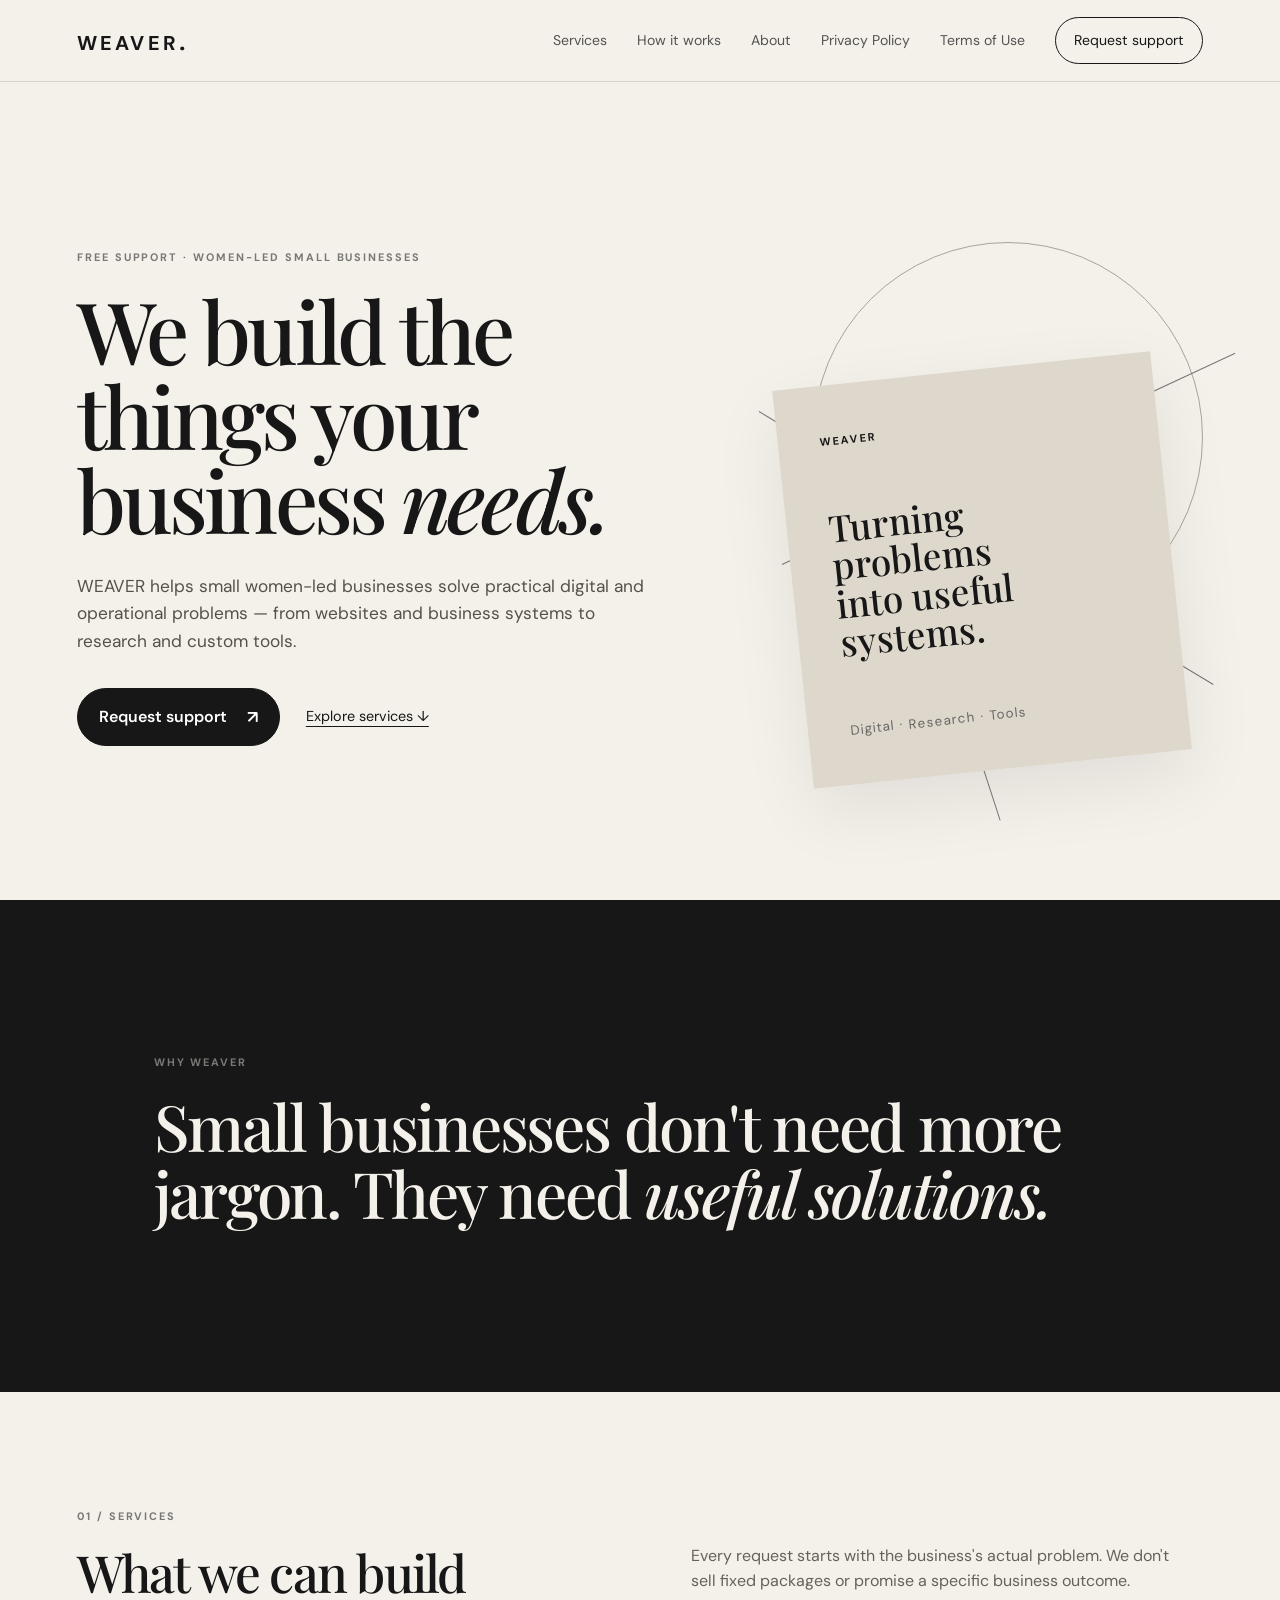
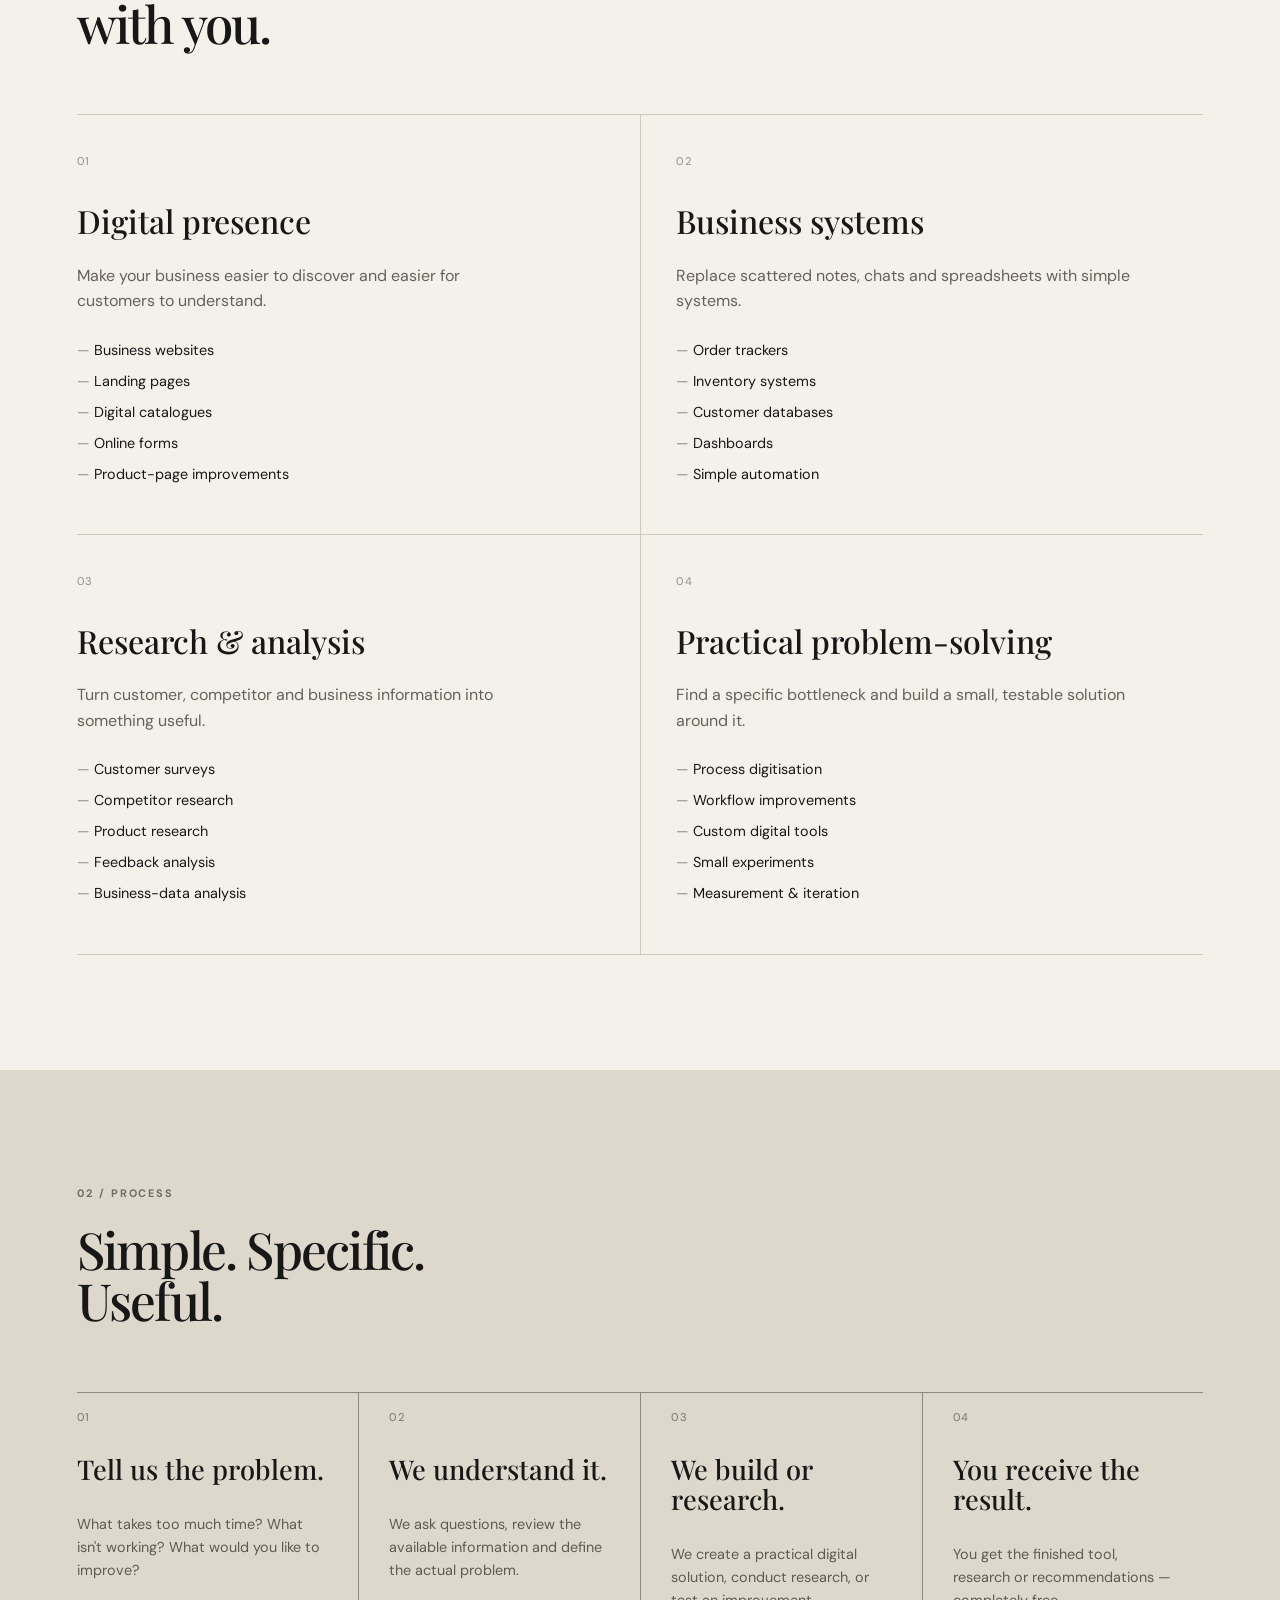
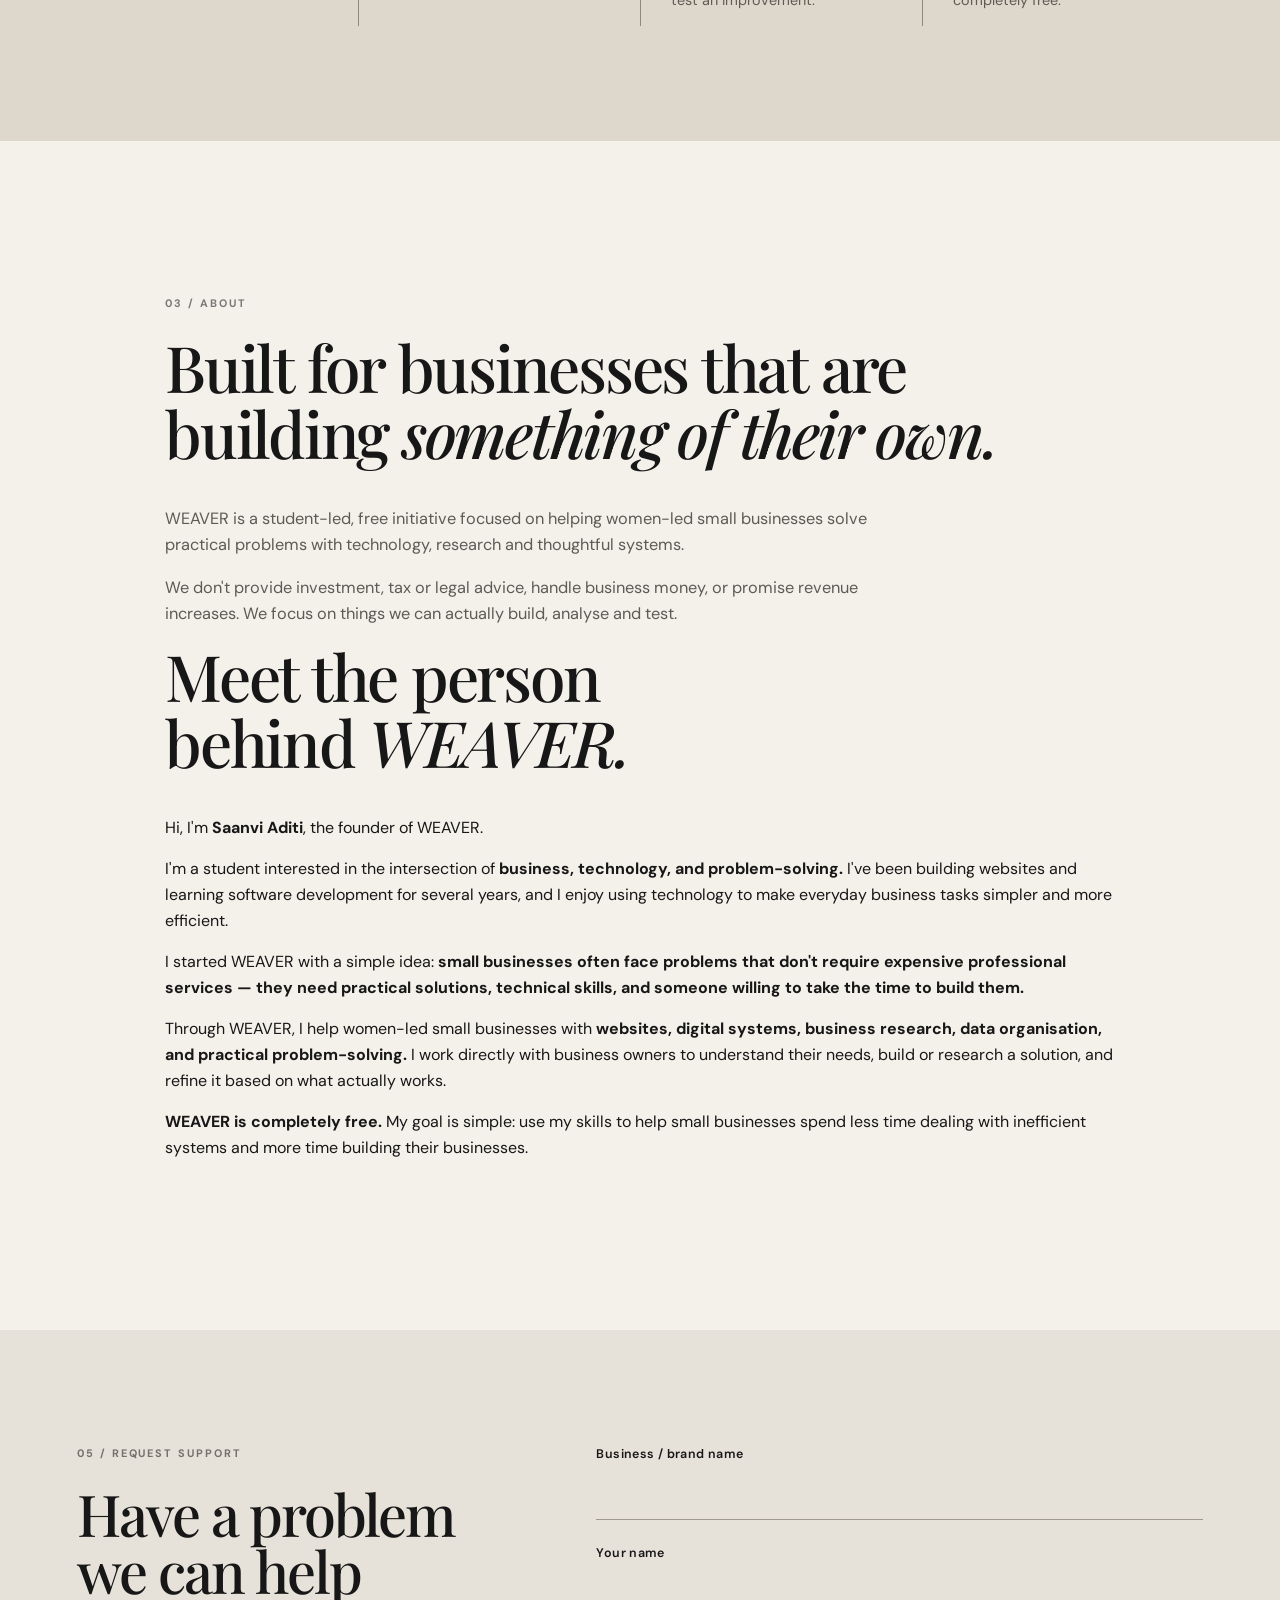
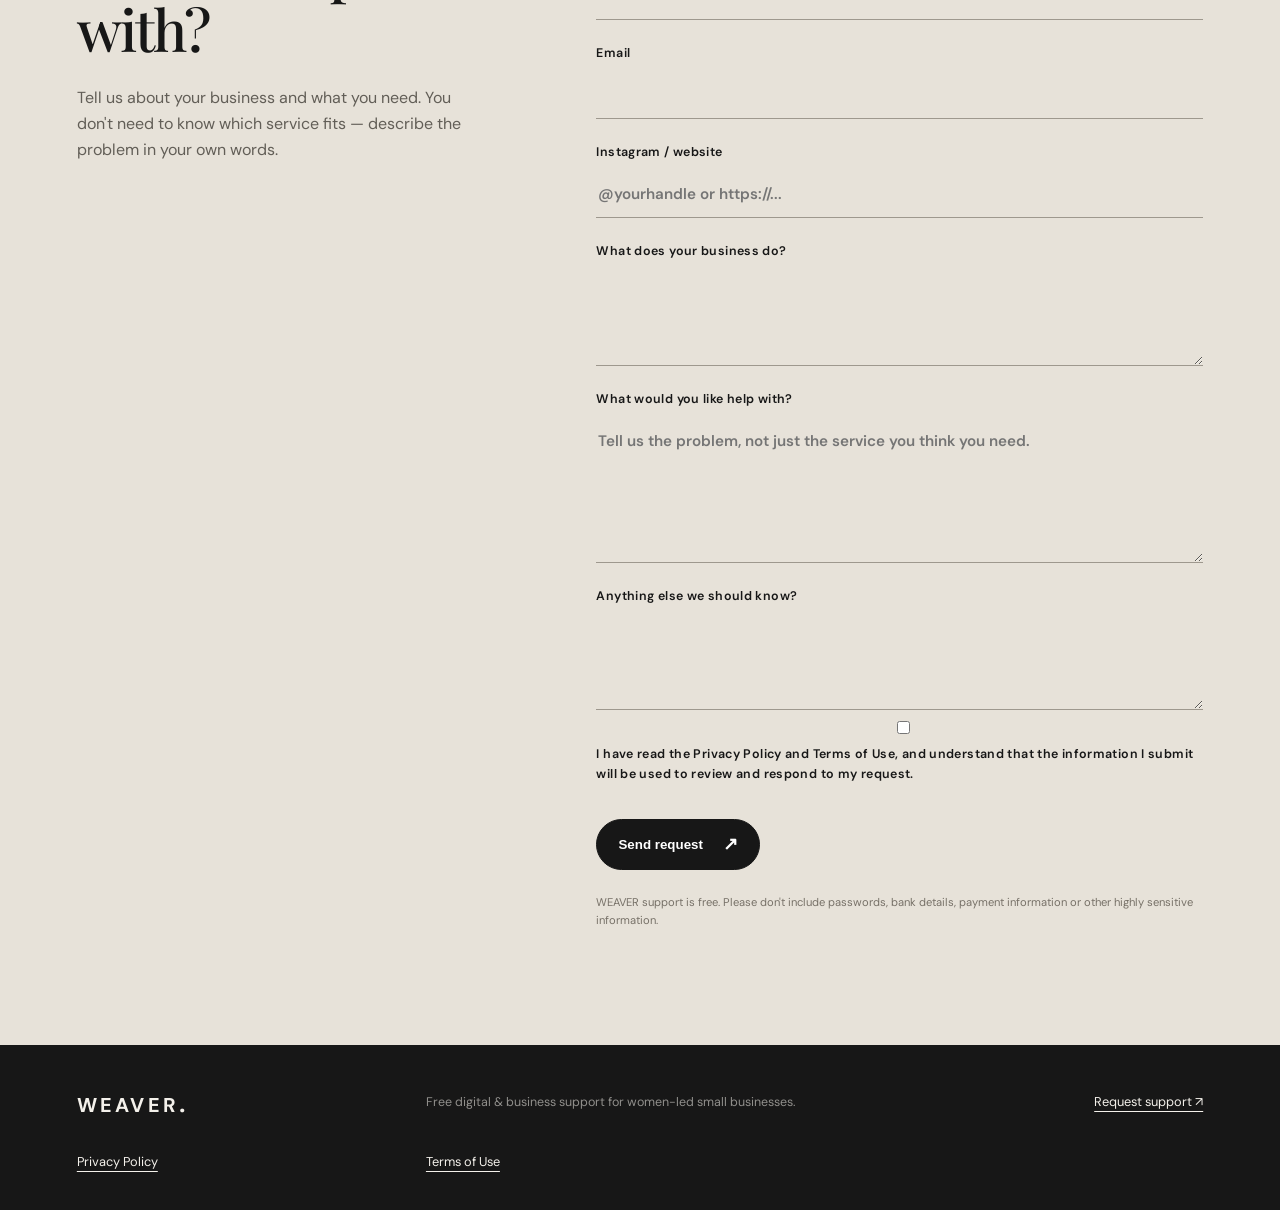
==== index.html @ 07d9f7d7 "Imported files from device" ====
<!doctype html>
<html lang="en">
<head>
  <meta charset="utf-8">
  <meta name="viewport" content="width=device-width, initial-scale=1">
  <title>WEAVER — Small Women-led Business Support</title>
          <link rel="icon" type="image/png" href="fav.png">

  <meta name="description" content="WEAVER provides free digital and business support for women-led small businesses.">
  <link rel="preconnect" href="https://fonts.googleapis.com">
  <link rel="preconnect" href="https://fonts.gstatic.com" crossorigin>
  <link href="https://fonts.googleapis.com/css2?family=DM+Sans:wght@400;500;600;700&family=Playfair+Display:wght@500;600&display=swap" rel="stylesheet">
  <link rel="stylesheet" href="styles.css">
</head>
<body>
  <header class="nav">
    <a class="brand" href="#top">WEAVER<span>.</span></a>
    <nav>
      <a href="#services">Services</a>
      <a href="#process">How it works</a>
      <a href="#about">About</a>
       <a
                href="privacy.html">Privacy Policy</a>
                <a
                href="terms.html">Terms of Use</a>
      <a class="nav-cta" href="#request">Request support</a>
    </nav>
    <button class="menu" aria-label="Open menu">☰</button>
  </header>

  <main id="top">
    <section class="hero">
      <div class="hero-copy">
        <p class="eyebrow">FREE SUPPORT · WOMEN-LED SMALL BUSINESSES</p>
        <h1>We build the things your business <em>needs.</em></h1>
        <p class="lead">WEAVER helps small women-led businesses solve practical digital and operational problems — from websites and business systems to research and custom tools.</p>
        <div class="hero-actions">
          <a class="button dark" href="#request">Request support <span>↗</span></a>
          <a class="text-link" href="#services">Explore services ↓</a>
        </div>
      </div>
      <div class="hero-art" aria-hidden="true">
        <div class="orb orb-one"></div>
        <div class="orb orb-two"></div>
        <div class="thread thread-a"></div>
        <div class="thread thread-b"></div>
        <div class="thread thread-c"></div>
        <div class="hero-card">
          <span>WEAVER</span>
          <strong>Turning problems<br>into useful systems.</strong>
          <small>Digital · Research · Tools</small>
        </div>
      </div>
    </section>

    <section class="statement">
      <p class="eyebrow">WHY WEAVER</p>
      <h2>Small businesses don't need more jargon. They need <em>useful solutions.</em></h2>
    </section>

    <section class="services section" id="services">
      <div class="section-heading">
        <div>
          <p class="eyebrow">01 / SERVICES</p>
          <h2>What we can build<br>with you.</h2>
        </div>
        <p>Every request starts with the business's actual problem. We don't sell fixed packages or promise a specific business outcome.</p>
      </div>

      <div class="service-grid">
        <article class="service">
          <div class="number">01</div>
          <h3>Digital presence</h3>
          <p>Make your business easier to discover and easier for customers to understand.</p>
          <ul>
            <li>Business websites</li>
            <li>Landing pages</li>
            <li>Digital catalogues</li>
            <li>Online forms</li>
            <li>Product-page improvements</li>
          </ul>
        </article>

        <article class="service">
          <div class="number">02</div>
          <h3>Business systems</h3>
          <p>Replace scattered notes, chats and spreadsheets with simple systems.</p>
          <ul>
            <li>Order trackers</li>
            <li>Inventory systems</li>
            <li>Customer databases</li>
            <li>Dashboards</li>
            <li>Simple automation</li>
          </ul>
        </article>

        <article class="service">
          <div class="number">03</div>
          <h3>Research & analysis</h3>
          <p>Turn customer, competitor and business information into something useful.</p>
          <ul>
            <li>Customer surveys</li>
            <li>Competitor research</li>
            <li>Product research</li>
            <li>Feedback analysis</li>
            <li>Business-data analysis</li>
          </ul>
        </article>

        <article class="service">
          <div class="number">04</div>
          <h3>Practical problem-solving</h3>
          <p>Find a specific bottleneck and build a small, testable solution around it.</p>
          <ul>
            <li>Process digitisation</li>
            <li>Workflow improvements</li>
            <li>Custom digital tools</li>
            <li>Small experiments</li>
            <li>Measurement & iteration</li>
          </ul>
        </article>
      </div>
    </section>

    <section class="process section" id="process">
      <div class="section-heading">
        <div>
          <p class="eyebrow">02 / PROCESS</p>
          <h2>Simple. Specific.<br>Useful.</h2>
        </div>
      </div>
      <div class="steps">
        <div class="step"><span>01</span><h3>Tell us the problem.</h3><p>What takes too much time? What isn't working? What would you like to improve?</p></div>
        <div class="step"><span>02</span><h3>We understand it.</h3><p>We ask questions, review the available information and define the actual problem.</p></div>
        <div class="step"><span>03</span><h3>We build or research.</h3><p>We create a practical digital solution, conduct research, or test an improvement.</p></div>
        <div class="step"><span>04</span><h3>You receive the result.</h3><p>You get the finished tool, research or recommendations — completely free.</p></div>
      </div>
    </section>

    <section class="about section" id="about">
      <div class="about-box">
        <p class="eyebrow">03 / ABOUT</p>
        <h2>Built for businesses that are building <em>something of their own.</em></h2>
        <p>WEAVER is a student-led, free initiative focused on helping women-led small businesses solve practical problems with technology, research and thoughtful systems.</p>
        <p>We don't provide investment, tax or legal advice, handle business money, or promise revenue increases. We focus on things we can actually build, analyse and test.</p>
        <h2>Meet the person<br>behind <em>WEAVER.</em></h2>
<div class="about-copy">
<p>Hi, I'm <strong>Saanvi Aditi</strong>, the founder of WEAVER.</p>
<p>I'm a student interested in the intersection of <strong>business, technology, and problem-solving.</strong> I've been building websites and learning software development for several years, and I enjoy using technology to make everyday business tasks simpler and more efficient.</p>
<p>I started WEAVER with a simple idea: <strong>small businesses often face problems that don't require expensive professional services — they need practical solutions, technical skills, and someone willing to take the time to build them.</strong></p>
<p>Through WEAVER, I help women-led small businesses with <strong>websites, digital systems, business research, data organisation, and practical problem-solving.</strong> I work directly with business owners to understand their needs, build or research a solution, and refine it based on what actually works.</p>
<p><strong>WEAVER is completely free.</strong> My goal is simple: use my skills to help small businesses spend less time dealing with inefficient systems and more time building their businesses.</p>
      </div>
    </section>

    
    <section class="request section" id="request">
      <div class="request-intro">
        <p class="eyebrow">05 / REQUEST SUPPORT</p>
        <h2>Have a problem<br>we can help with?</h2>
        <p>Tell us about your business and what you need. You don't need to know which service fits — describe the problem in your own words.</p>
      </div>

      
      <form class="request-form" action="https://formspree.io/f/mbglypln" method="POST">
        <label>Business / brand name <input name="business_name" required></label>
        <label>Your name <input name="owner_name" required></label>
        <label>Email <input type="email" name="email" required></label>
        <label>Instagram / website <input name="online_presence" placeholder="@yourhandle or https://..."></label>
        <label>What does your business do? <textarea name="business_description" rows="3" required></textarea></label>
        <label>What would you like help with? <textarea name="request" rows="5" required placeholder="Tell us the problem, not just the service you think you need."></textarea></label>
        <label>Anything else we should know? <textarea name="additional_info" rows="3"></textarea>
        <input type="checkbox" name="privacy_consent" class="consent" value="accepted" required><span >I have read the <a href="privacy.html" target="_blank">Privacy Policy</a> and <a href="terms.html" target="_blank">Terms of Use</a>, and understand that the information I submit will be used to review and respond to my request.</span></label>
        <input type="hidden" name="_subject" value="New WEAVER support request">
        <button class="button dark submit" type="submit">Send request <span>↗</span></button>
        <p class="form-note">WEAVER support is free. Please don't include passwords, bank details, payment information or other highly sensitive information.</p>
      </form>
    </section>
  </main>

  <footer>
    <div class="brand">WEAVER<span>.</span></div>
    <p>Free digital & business support for women-led small businesses.</p>
    <a href="#request">Request support ↗</a>
    
    <a href="privacy.html">Privacy Policy</a>
    <a href="terms.html">Terms of Use</a>
  </footer>

  <script src="script.js"></script>
</body>
</html>
---- styles.css ----
* {
    box-sizing: border-box
}

html {
    scroll-behavior: smooth
}

body {
    margin: 0;
    background: #f4f1eb;
    color: #171717;
    font-family: "DM Sans", Arial, sans-serif;
    line-height: 1.6
}

a {
    color: inherit;
    text-decoration: none
}

.nav {
    height: 82px;
    padding: 0 6vw;
    display: flex;
    align-items: center;
    justify-content: space-between;
    border-bottom: 1px solid #d8d3c9;
    background: #f4f1eb;
    position: sticky;
    top: 0;
    z-index: 10
}

.brand {
    font-size: 1.25rem;
    font-weight: 700;
    letter-spacing: .16em
}

.brand span {
    font-family: "Playfair Display", serif;
    font-size: 1.5rem
}

.nav nav {
    display: flex;
    align-items: center;
    gap: 30px;
    font-size: .88rem
}

.nav nav>a:not(.nav-cta) {
    opacity: .72
}

.nav-cta {
    padding: 11px 18px;
    border: 1px solid #171717;
    border-radius: 999px
}

.menu {
    display: none;
    border: 0;
    background: none;
    font-size: 1.4rem
}

.hero {
    min-height: calc(100vh - 82px);
    padding: 9vw 6vw 8vw;
    display: grid;
    grid-template-columns: 1.1fr .9fr;
    gap: 5vw;
    align-items: center;
    overflow: hidden
}

.eyebrow {
    font-size: .68rem;
    letter-spacing: .18em;
    font-weight: 700;
    margin: 0 0 22px;
    opacity: .55
}

.hero h1 {
    font-family: "Playfair Display", Georgia, serif;
    font-size: clamp(3.3rem, 6.7vw, 7rem);
    font-weight: 500;
    line-height: .98;
    letter-spacing: -.045em;
    margin: 0;
    max-width: 850px
}

.hero h1 em,
.statement em,
.about h2 em {
    font-style: italic;
    font-weight: 500
}

.lead {
    max-width: 640px;
    font-size: 1.08rem;
    color: #55514a;
    margin: 32px 0
}

.hero-actions {
    display: flex;
    align-items: center;
    gap: 26px
}

.button {
    display: inline-flex;
    align-items: center;
    justify-content: center;
    gap: 20px;
    padding: 14px 21px;
    border-radius: 999px;
    font-weight: 600;
    border: 1px solid #171717;
    cursor: pointer
}

.button.dark {
    background: #171717;
    color: #fff
}

.button span {
    font-size: 1.1rem
}

.text-link {
    font-size: .9rem;
    text-decoration: underline;
    text-underline-offset: 5px
}

.hero-art {
    min-height: 510px;
    position: relative
}

.hero-card {
    position: absolute;
    width: min(380px, 80%);
    padding: 42px;
    background: #ded8cc;
    left: 14%;
    top: 25%;
    transform: rotate(-6deg);
    box-shadow: 0 25px 70px rgba(0, 0, 0, .08)
}

.hero-card span {
    font-size: .68rem;
    letter-spacing: .18em;
    font-weight: 700
}

.hero-card strong {
    display: block;
    font-family: "Playfair Display", serif;
    font-size: 2.3rem;
    line-height: 1.05;
    font-weight: 500;
    margin: 55px 0
}

.hero-card small {
    color: #666;
    letter-spacing: .08em
}

.orb {
    position: absolute;
    border-radius: 50%;
    border: 1px solid #aaa399
}

.orb-one {
    width: 390px;
    height: 390px;
    right: 0;
    top: 0
}

.orb-two {
    width: 230px;
    height: 230px;
    right: 22%;
    bottom: 2%
}

.thread {
    position: absolute;
    height: 1px;
    background: #777;
    transform-origin: left center
}

.thread-a {
    width: 530px;
    top: 33%;
    left: 7%;
    transform: rotate(31deg)
}

.thread-b {
    width: 500px;
    top: 63%;
    left: 12%;
    transform: rotate(-25deg)
}

.thread-c {
    width: 350px;
    top: 48%;
    left: 35%;
    transform: rotate(72deg)
}

.statement {
    padding: 12vw 12vw 13vw;
    background: #171717;
    color: #f4f1eb
}

.statement h2 {
    font-family: "Playfair Display", serif;
    font-size: clamp(2.5rem, 5vw, 5.2rem);
    line-height: 1.04;
    font-weight: 500;
    letter-spacing: -.035em;
    max-width: 1100px;
    margin: 0
}

.statement .eyebrow {
    opacity: .45
}

.section {
    padding: 9vw 6vw
}

.section-heading {
    display: grid;
    grid-template-columns: 1fr 1fr;
    gap: 8vw;
    margin-bottom: 65px
}

.section-heading h2 {
    font-family: "Playfair Display", serif;
    font-weight: 500;
    font-size: clamp(2.5rem, 4vw, 4.6rem);
    line-height: 1;
    letter-spacing: -.035em;
    margin: 0
}

.section-heading>p {
    max-width: 480px;
    color: #66615a;
    margin: 35px 0 0
}

.service-grid {
    display: grid;
    grid-template-columns: repeat(2, 1fr);
    border-top: 1px solid #cfc9bf
}

.service {
    padding: 38px 35px 48px 0;
    border-bottom: 1px solid #cfc9bf
}

.service:nth-child(even) {
    padding-left: 35px;
    border-left: 1px solid #cfc9bf
}

.number {
    font-size: .7rem;
    letter-spacing: .15em;
    opacity: .45
}

.service h3 {
    font-family: "Playfair Display", serif;
    font-size: 2rem;
    font-weight: 500;
    margin: 24px 0 8px
}

.service p {
    color: #66615a;
    max-width: 460px
}

.service ul {
    padding: 0;
    margin: 25px 0 0;
    list-style: none;
    display: grid;
    gap: 8px;
    font-size: .9rem
}

.service li:before {
    content: "— ";
    opacity: .45
}

.process {
    background: #ded8cc
}

.steps {
    display: grid;
    grid-template-columns: repeat(4, 1fr);
    gap: 0
}

.step {
    padding: 10px 30px 0 0;
    border-top: 1px solid #8f897f
}

.step:not(:first-child) {
    padding-left: 30px;
    border-left: 1px solid #8f897f
}

.step span {
    font-size: .7rem;
    letter-spacing: .15em;
    opacity: .5
}

.step h3 {
    font-family: "Playfair Display", serif;
    font-size: 1.7rem;
    font-weight: 500;
    line-height: 1.1
}

.step p {
    font-size: .9rem;
    color: #5e5a54
}

.about {
    padding-top: 12vw;
    padding-bottom: 12vw
}

.about-box {
    max-width: 950px;
    margin: auto
}

.about h2 {
    font-family: "Playfair Display", serif;
    font-weight: 500;
    font-size: clamp(2.8rem, 5vw, 5.2rem);
    line-height: 1.03;
    letter-spacing: -.035em;
    margin: 0 0 40px
}

.about-box>p:not(.eyebrow) {
    max-width: 720px;
    color: #5e5a54;
    font-size: 1.02rem
}


.request {
    background: #e7e2d9;
    display: grid;
    grid-template-columns: .8fr 1.2fr;
    gap: 9vw
}

.request-intro h2 {
    font-family: "Playfair Display", serif;
    font-size: clamp(2.7rem, 4.5vw, 5rem);
    font-weight: 500;
    line-height: 1;
    letter-spacing: -.035em;
    margin: 0 0 28px
}

.request-intro>p:not(.eyebrow) {
    color: #625e57;
    max-width: 440px
}

.request-form {
    display: grid;
    gap: 24px
}

.request-form label {
    display: grid;
    gap: 8px;
    font-size: .78rem;
    font-weight: 600;
    letter-spacing: .03em
}

.request-form input,
.request-form textarea {
    width: 100%;
    border: 0;
    border-bottom: 1px solid #9e988e;
    background: transparent;
    padding: 11px 2px;
    font: inherit;
    font-size: .95rem;
    outline: none;
    resize: vertical
}
.consent input[type="checkbox"] {
    width: 16px !important;
    height: 16px !important;
    flex: 0 0 16px;
    margin-top: 3px;
}


.request-form input:focus,
.request-form textarea:focus {
    border-bottom-color: #171717
}

.submit {
    justify-self: start;
    margin-top: 10px
}

.form-note {
    font-size: .7rem;
    color: #777168;
    margin: 0;
    max-width: 650px
}

footer {
    padding: 38px 6vw;
    display: grid;
    grid-template-columns: 1fr 2fr auto;
    gap: 30px;
    align-items: center;
    background: #171717;
    color: #f4f1eb
}

footer p {
    font-size: .78rem;
    opacity: .55;
    margin: 0
}

footer>a {
    text-decoration: underline;
    text-underline-offset: 5px;
    font-size: .8rem
}

@media(max-width:800px) {
    .nav {
        height: 70px
    }

    .nav nav {
        display: none
    }

    .menu {
        display: block
    }

    .hero {
        grid-template-columns: 1fr;
        padding-top: 18vw
    }

    .hero-art {
        min-height: 380px
    }

    .hero-card {
        left: 8%;
        top: 18%
    }

    .section-heading,
    .request {
        grid-template-columns: 1fr
    }

    .service-grid {
        grid-template-columns: 1fr
    }

    .service:nth-child(even) {
        padding-left: 0;
        border-left: 0
    }

    .steps {
        grid-template-columns: 1fr 1fr;
        gap: 35px
    }

    .step {
        padding: 20px 0 0 !important;
        border-left: 0 !important
    }

    .statement {
        padding: 18vw 8vw
    }

    .section {
        padding: 15vw 7vw
    }

    footer {
        grid-template-columns: 1fr;
        gap: 10px
    }

    .hero h1 {
        font-size: clamp(3.1rem, 15vw, 5rem)
    }
}

@media(max-width:500px) {
    .steps {
        grid-template-columns: 1fr
    }

    .hero-art {
        min-height: 330px
    }

    .hero-card strong {
        font-size: 1.8rem;
        margin: 35px 0
    }

    .hero-card {
        padding: 30px
    }

    .orb-one {
        width: 300px;
        height: 300px
    }
}
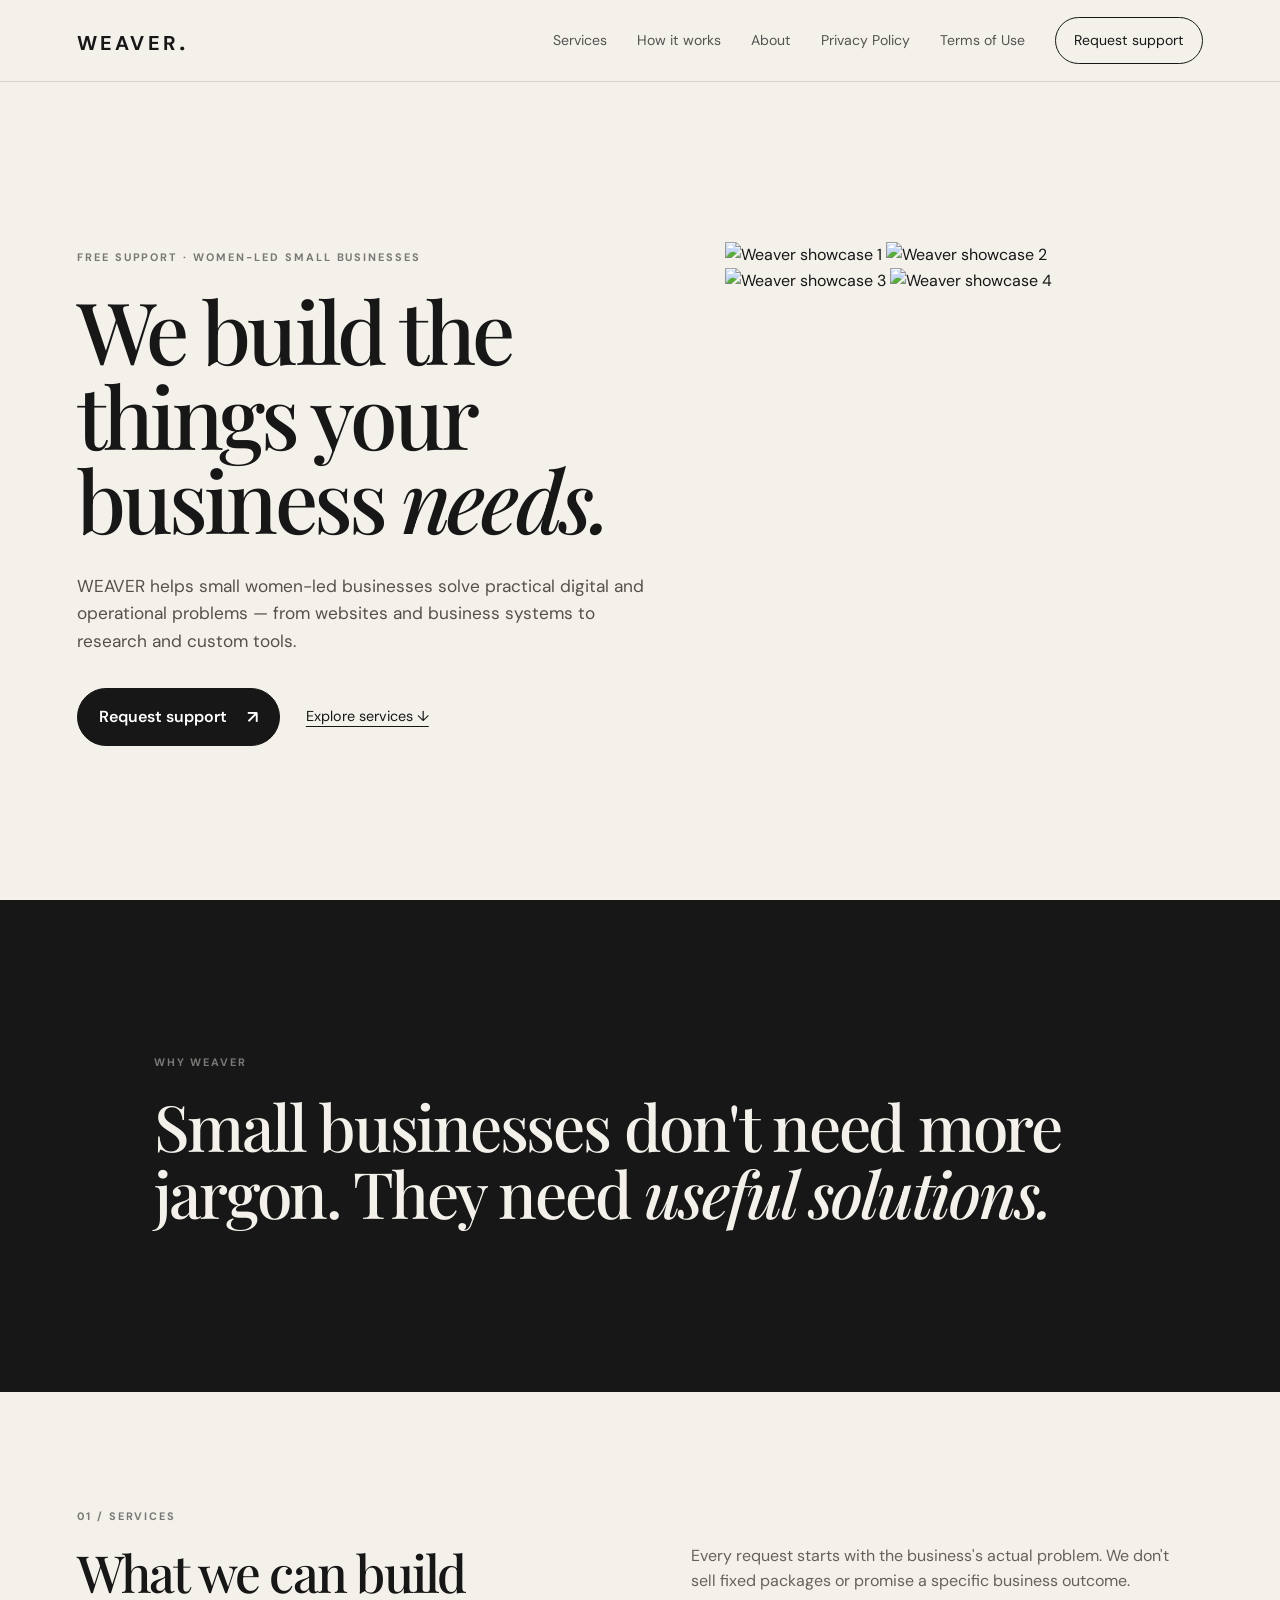
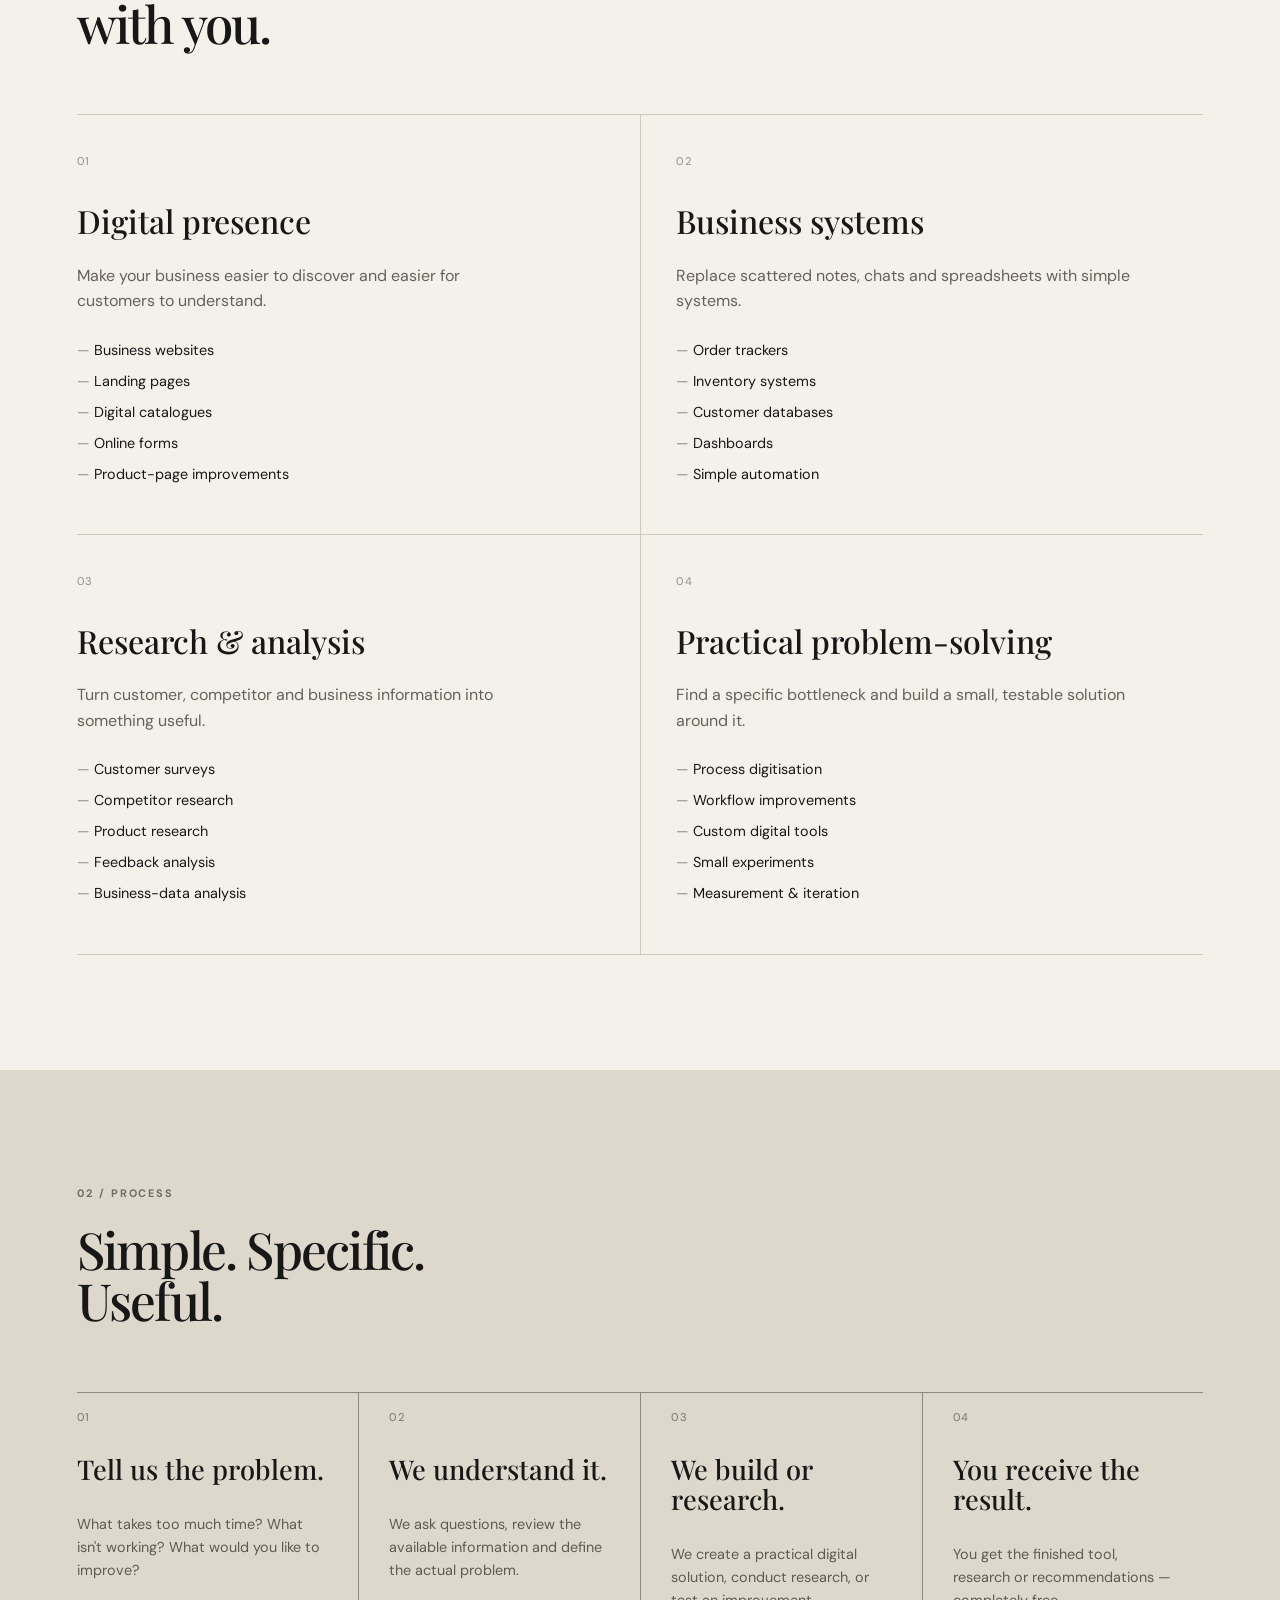
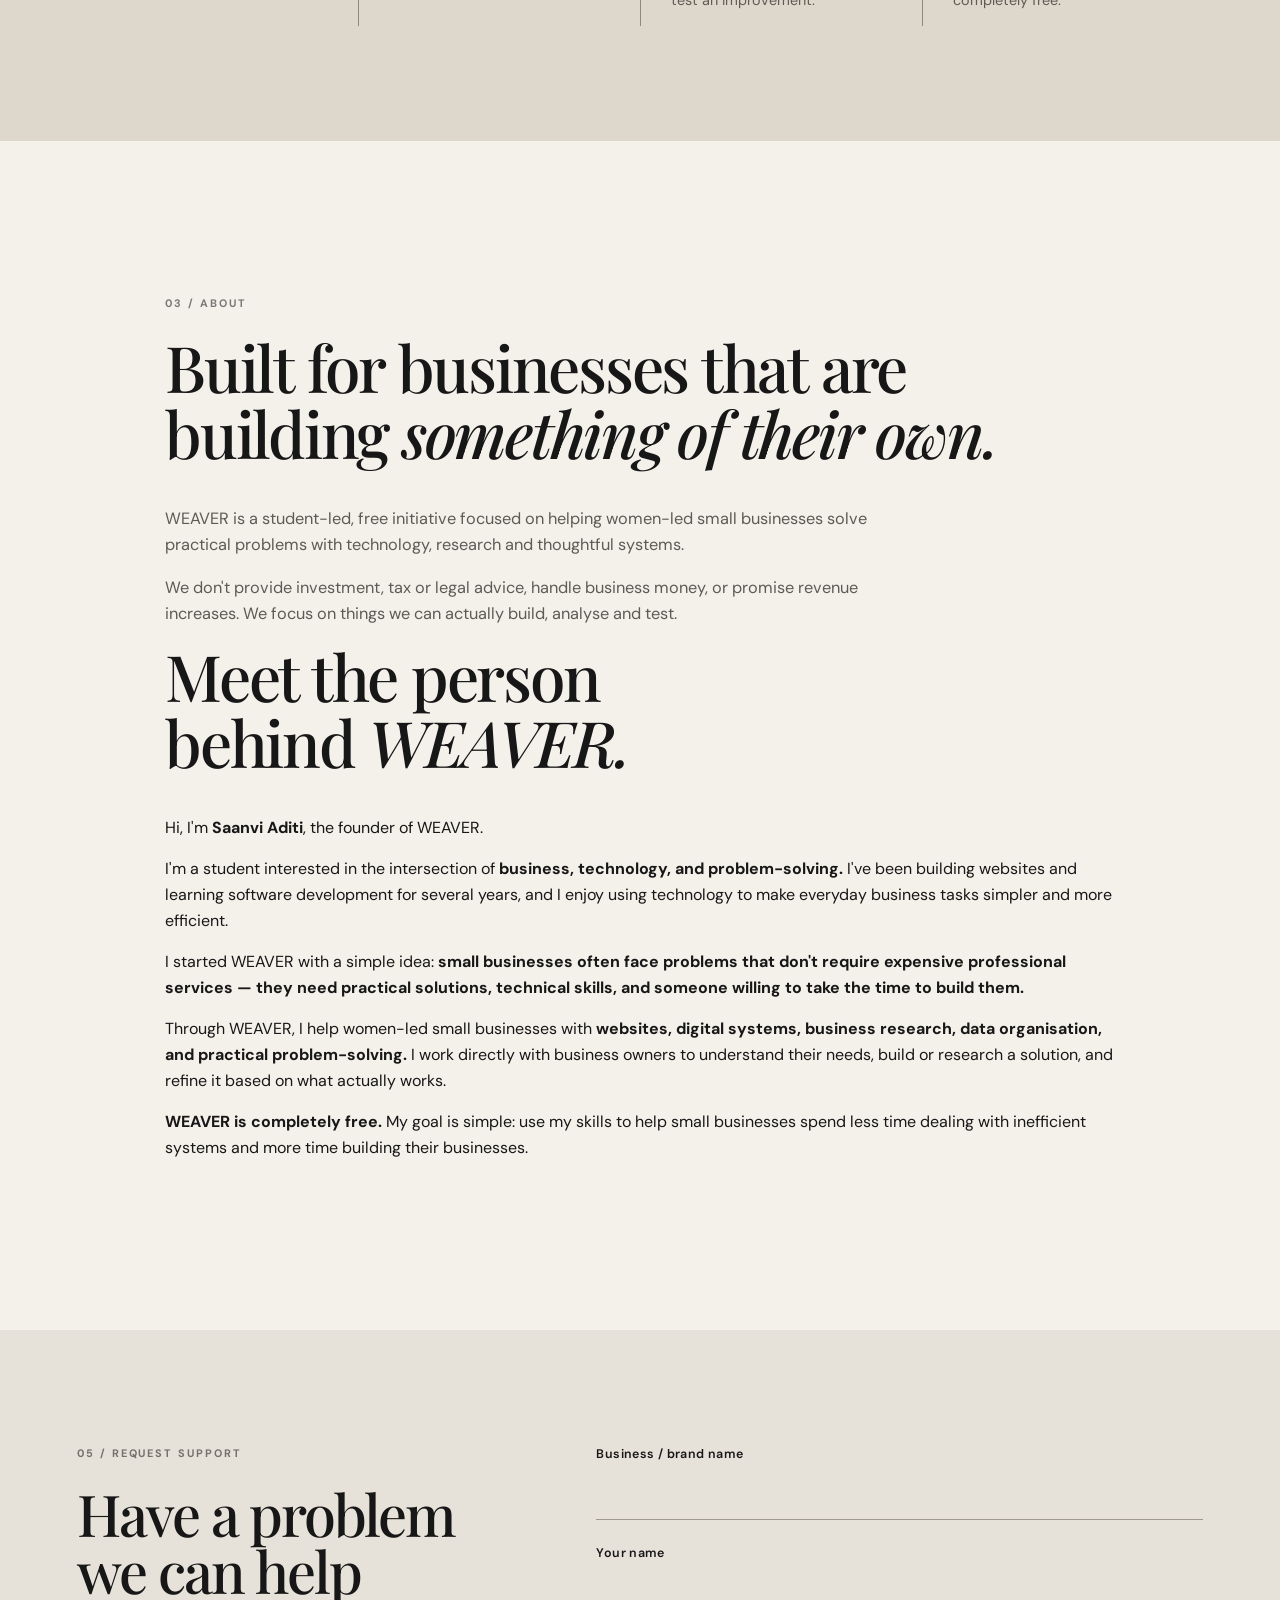
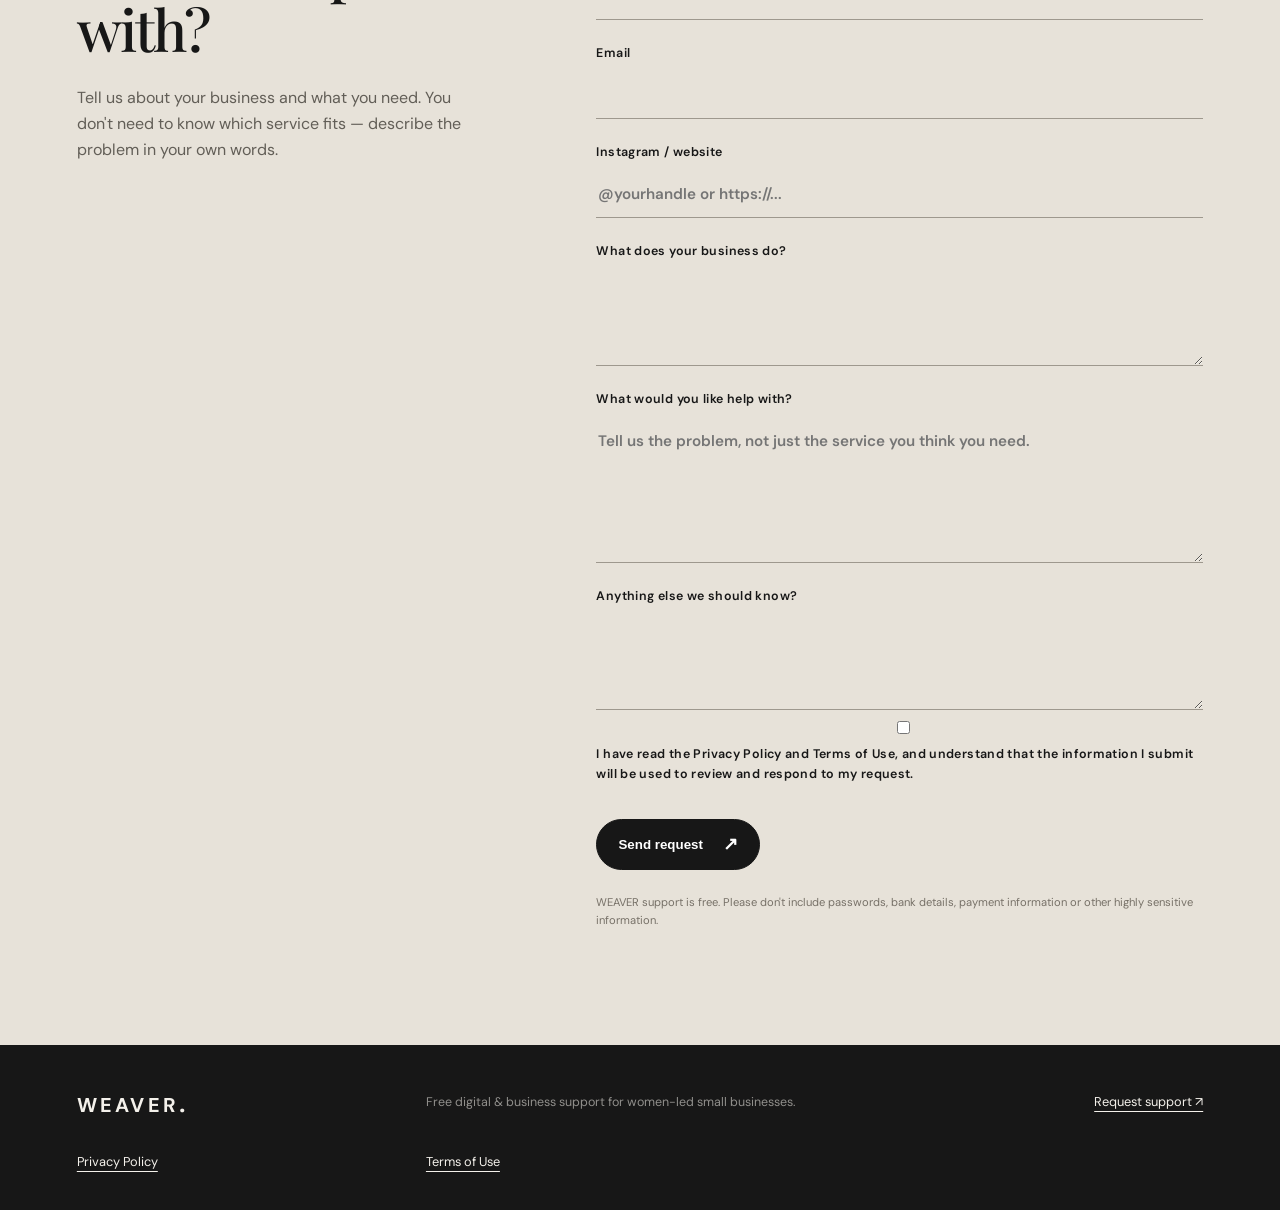
==== commit 91953c60: "Refactor navigation and update hero section" ====
--- a/index.html
+++ b/index.html
@@ -19,10 +19,8 @@
       <a href="#services">Services</a>
       <a href="#process">How it works</a>
       <a href="#about">About</a>
-       <a
-                href="privacy.html">Privacy Policy</a>
-                <a
-                href="terms.html">Terms of Use</a>
+      <a href="privacy.html">Privacy Policy</a>
+      <a href="terms.html">Terms of Use</a>
       <a class="nav-cta" href="#request">Request support</a>
     </nav>
     <button class="menu" aria-label="Open menu">☰</button>
@@ -39,18 +37,14 @@
           <a class="text-link" href="#services">Explore services ↓</a>
         </div>
       </div>
-      <div class="hero-art" aria-hidden="true">
-        <div class="orb orb-one"></div>
-        <div class="orb orb-two"></div>
-        <div class="thread thread-a"></div>
-        <div class="thread thread-b"></div>
-        <div class="thread thread-c"></div>
-        <div class="hero-card">
-          <span>WEAVER</span>
-          <strong>Turning problems<br>into useful systems.</strong>
-          <small>Digital · Research · Tools</small>
-        </div>
-      </div>
+      <div class="hero-art" aria-label="Weaver showcase">
+  <div class="hero-images">
+    <img src="images/image1.jpg" alt="Weaver showcase 1">
+    <img src="images/image2.jpg" alt="Weaver showcase 2">
+    <img src="images/image3.jpg" alt="Weaver showcase 3">
+    <img src="images/image4.jpg" alt="Weaver showcase 4">
+  </div>
+</div>
     </section>
 
     <section class="statement">
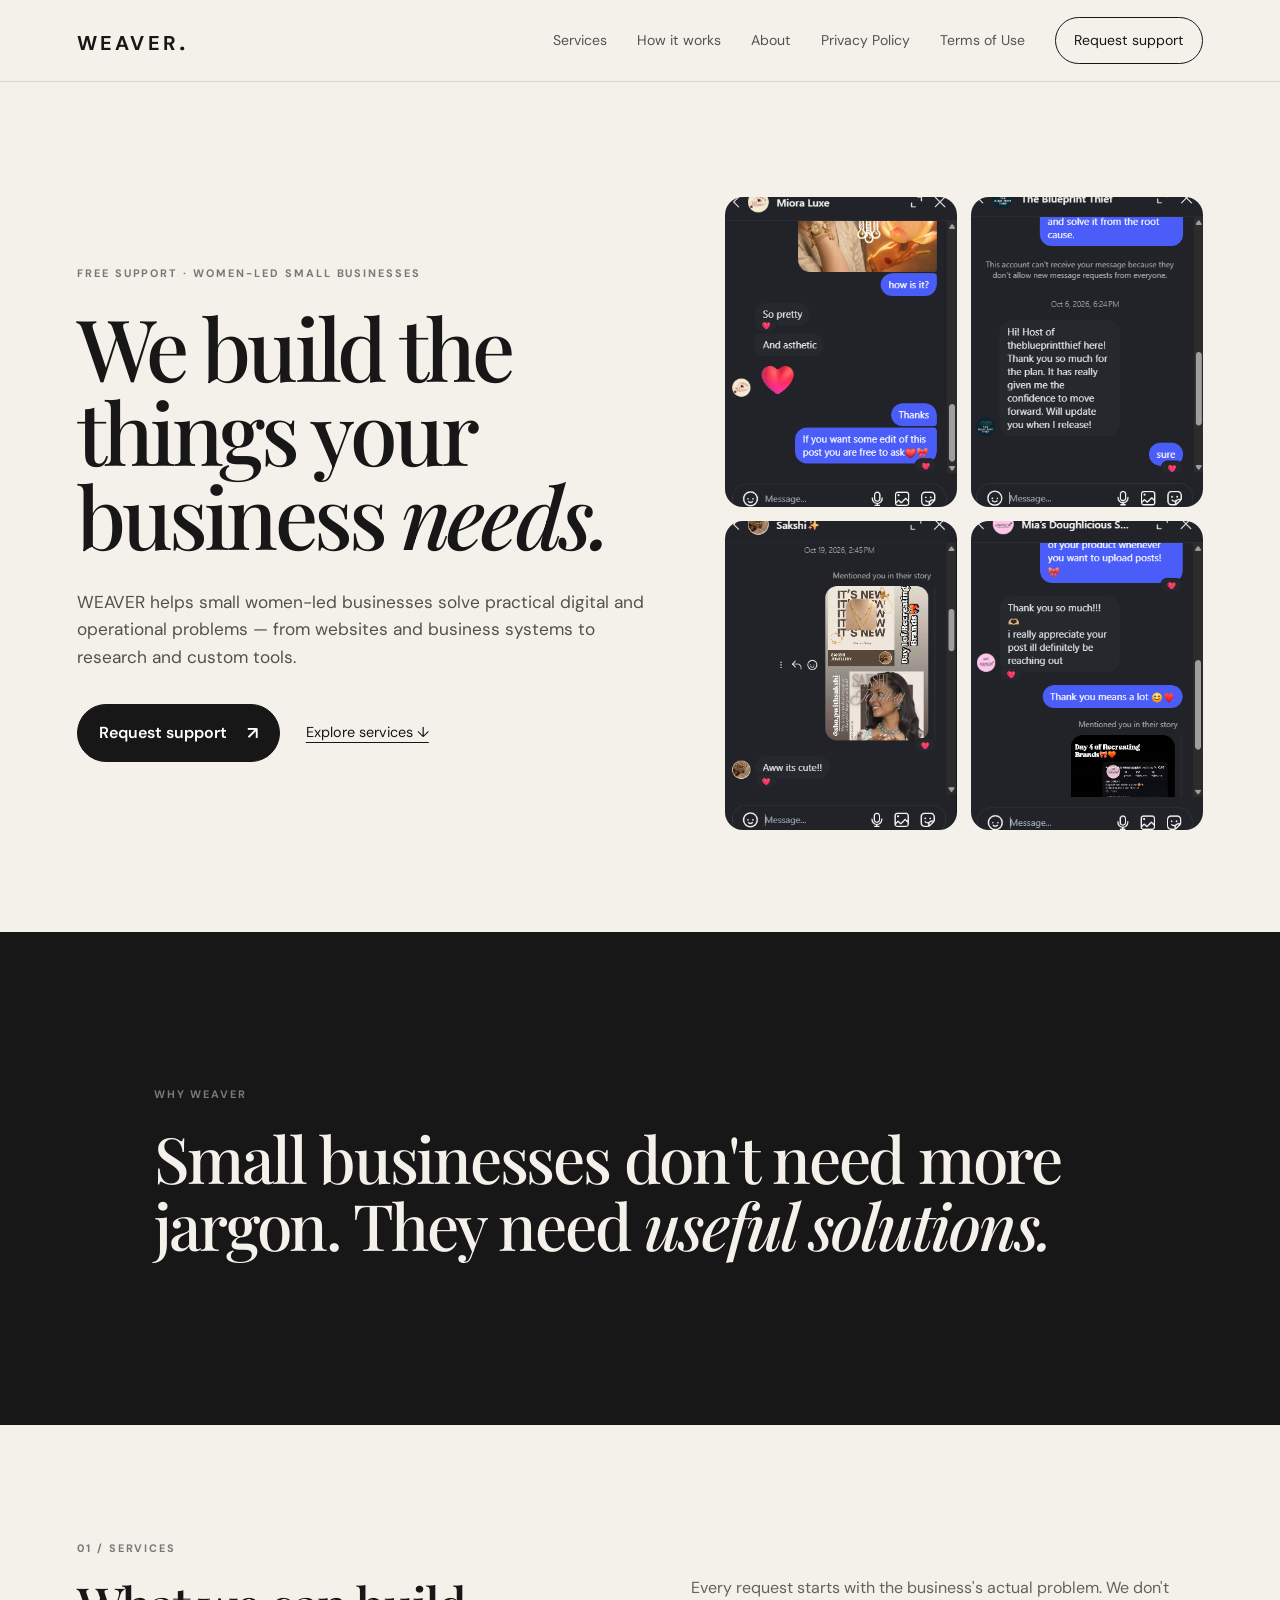
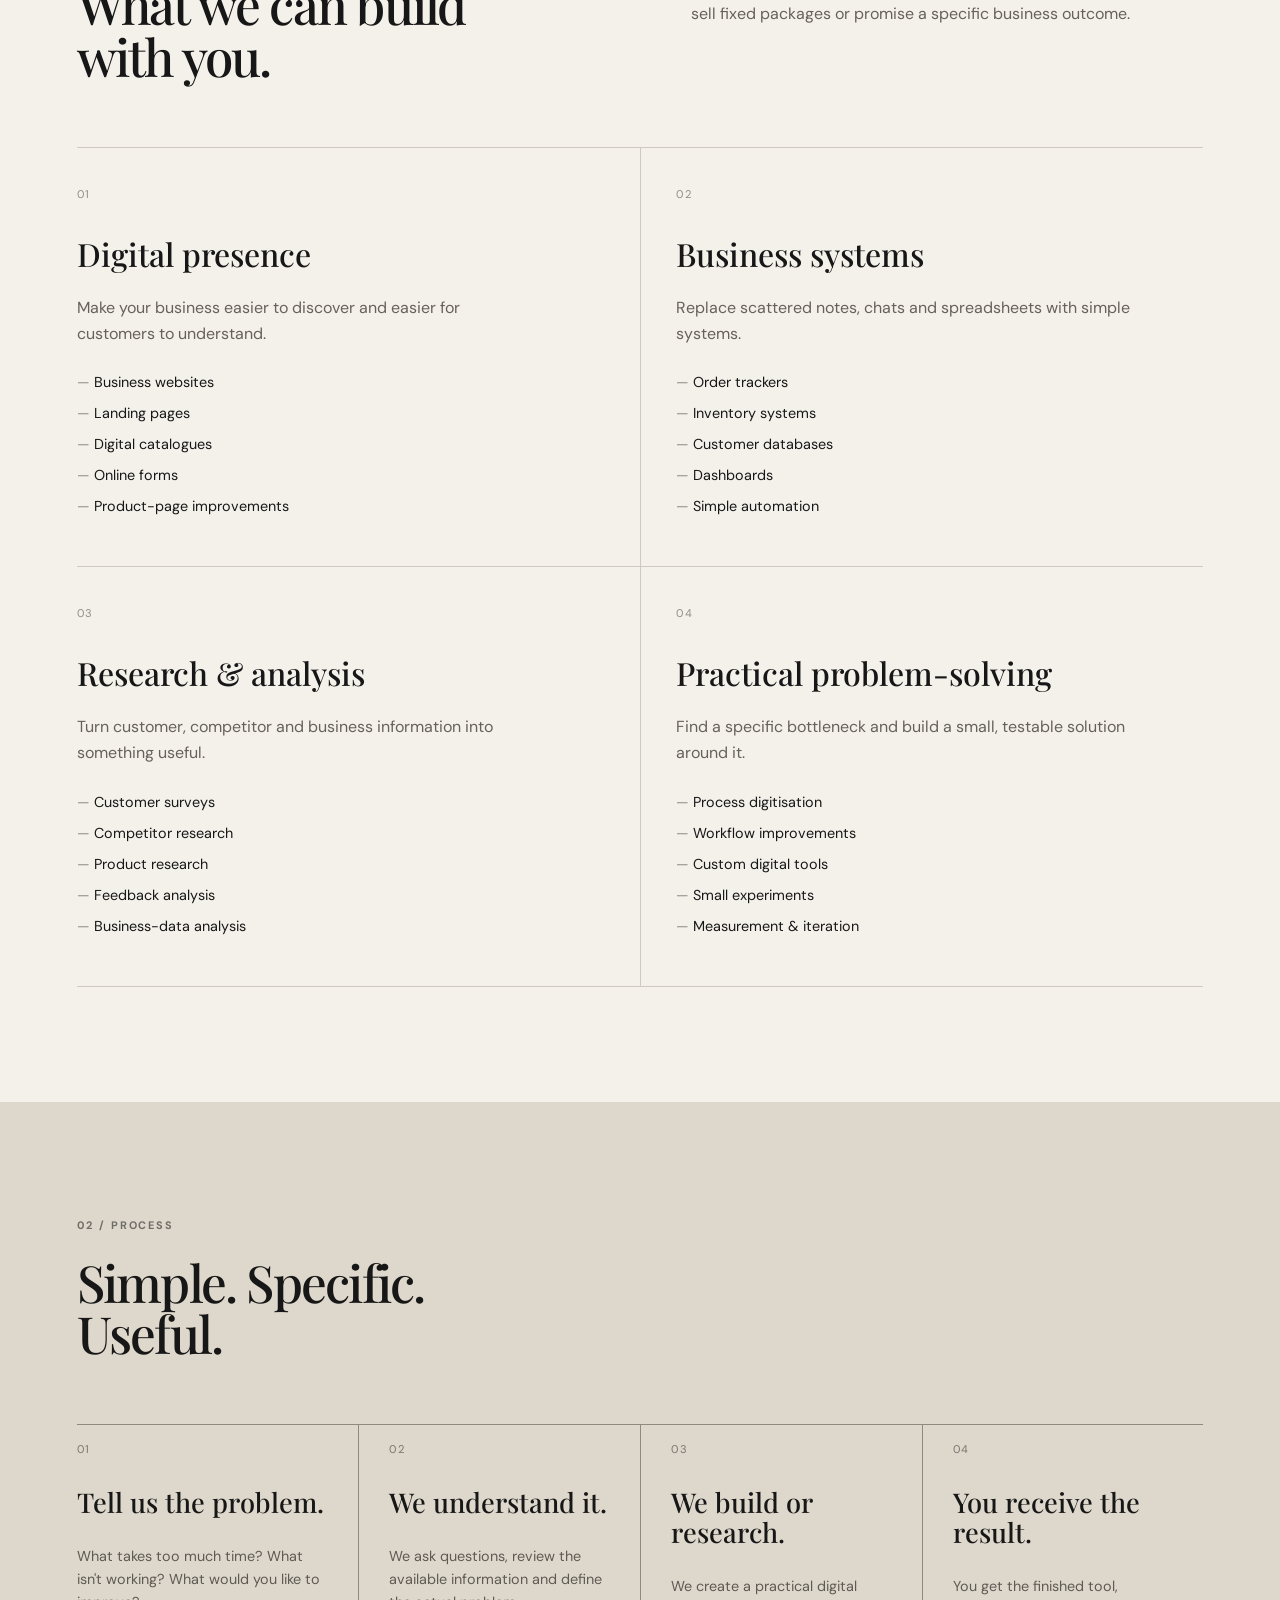
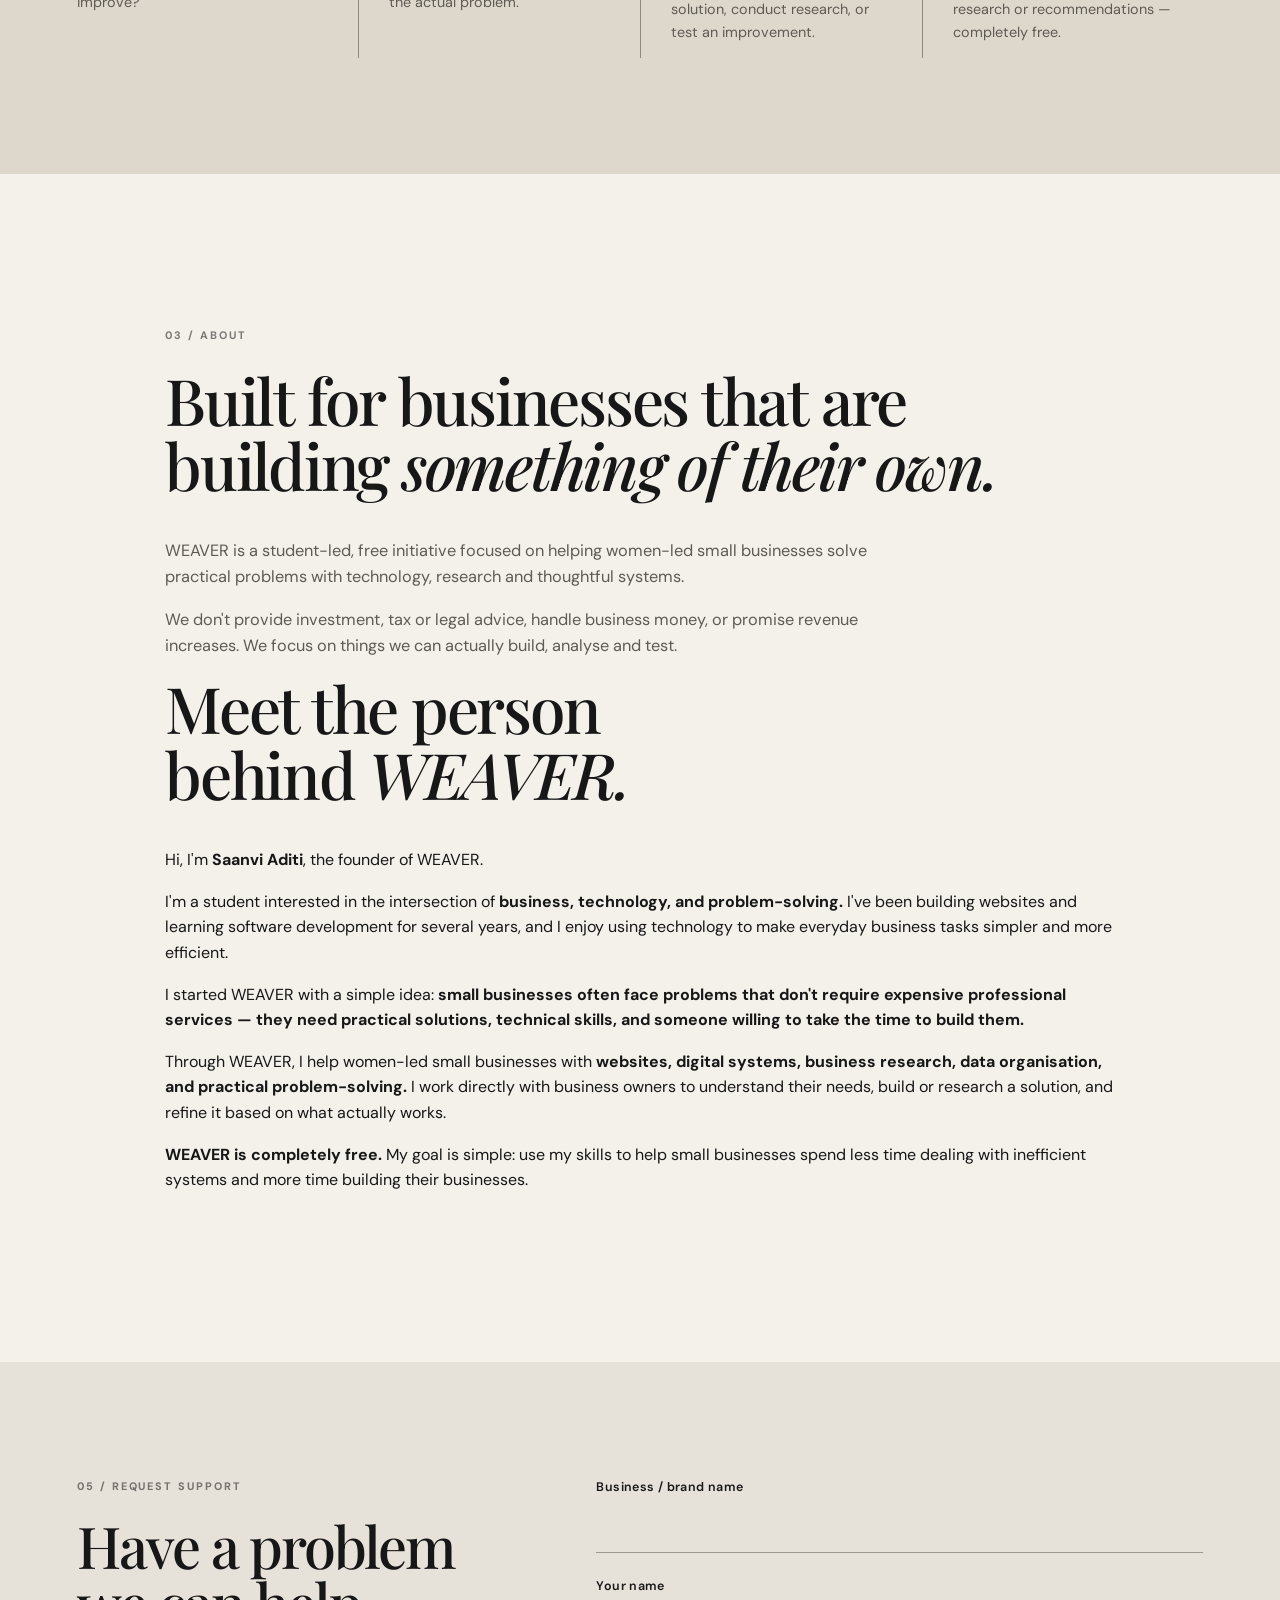
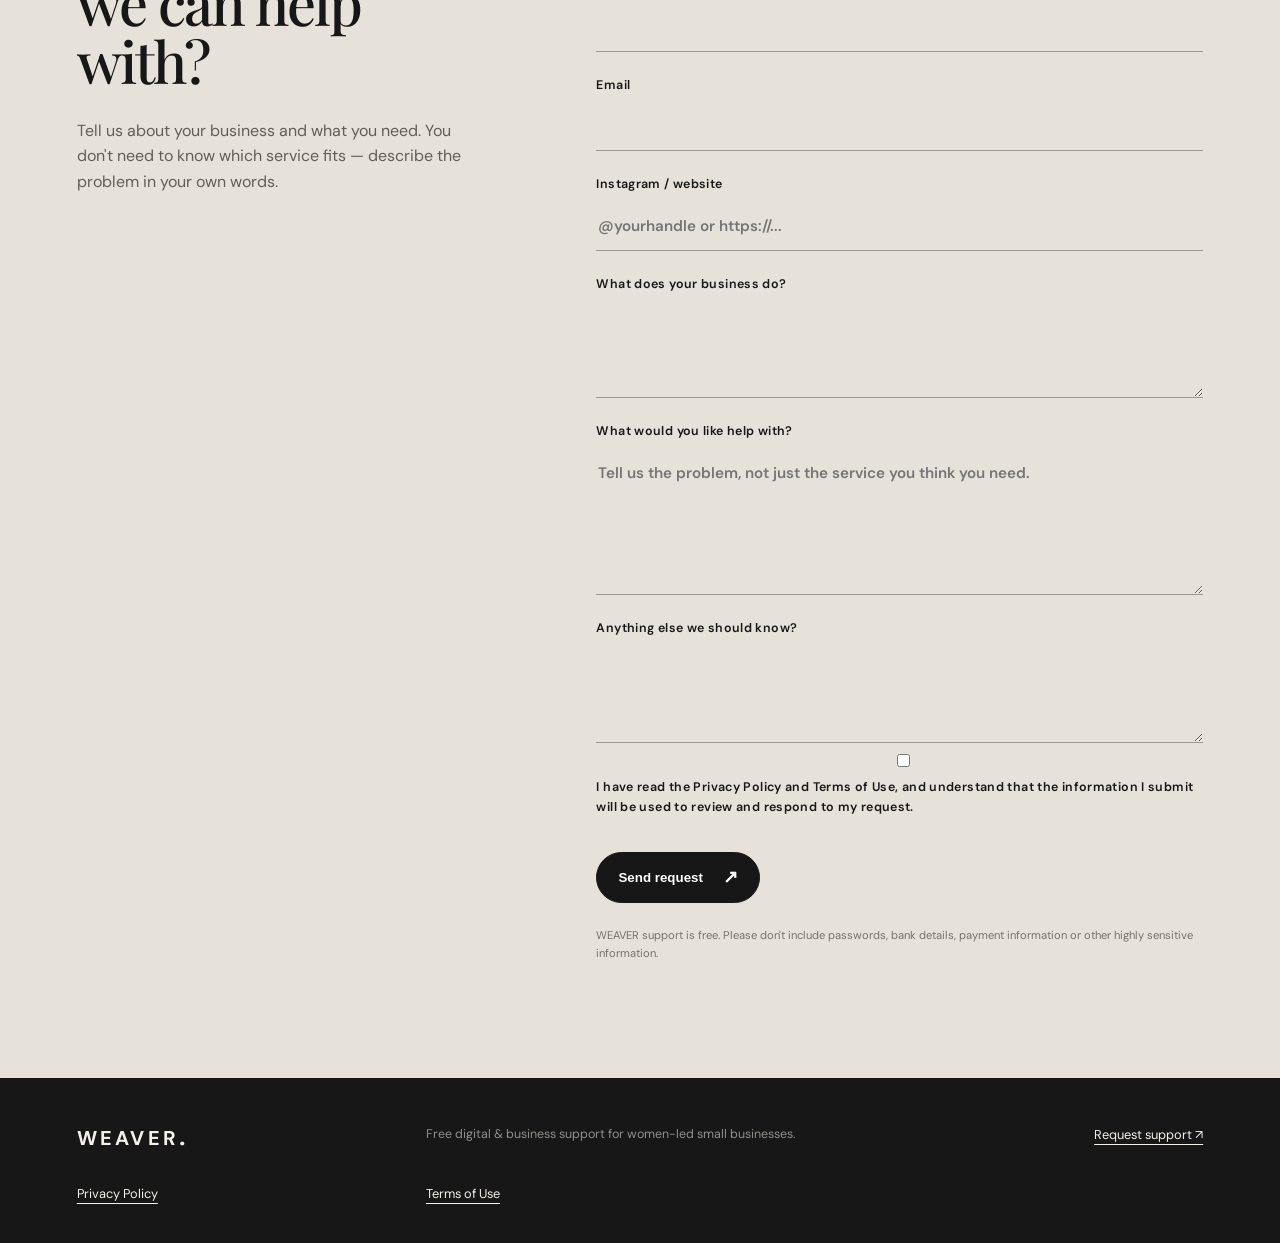
==== commit 69f87bf0: "Change image file extensions from .jpg to .png" ====
--- a/index.html
+++ b/index.html
@@ -39,10 +39,10 @@
       </div>
       <div class="hero-art" aria-label="Weaver showcase">
   <div class="hero-images">
-    <img src="images/image1.jpg" alt="Weaver showcase 1">
-    <img src="images/image2.jpg" alt="Weaver showcase 2">
-    <img src="images/image3.jpg" alt="Weaver showcase 3">
-    <img src="images/image4.jpg" alt="Weaver showcase 4">
+    <img src="images/image1.png" alt="Weaver showcase 1">
+    <img src="images/image2.png" alt="Weaver showcase 2">
+    <img src="images/image3.png" alt="Weaver showcase 3">
+    <img src="images/image4.png" alt="Weaver showcase 4">
   </div>
 </div>
     </section>
--- a/styles.css
+++ b/styles.css
@@ -568,4 +568,32 @@
         width: 300px;
         height: 300px
     }
-}+}
+/*Images for reviews*/
+.hero-images {
+  display: grid;
+  grid-template-columns: repeat(2, minmax(0, 1fr));
+  gap: 14px;
+  width: 100%;
+  max-width: 520px;
+  margin: auto;
+}
+
+.hero-images img {
+  width: 100%;
+  aspect-ratio: 3 / 4;
+  object-fit: cover;
+  border-radius: 18px;
+  display: block;
+}
+
+@media (max-width: 600px) {
+  .hero-images {
+    max-width: 380px;
+    gap: 10px;
+  }
+
+  .hero-images img {
+    border-radius: 12px;
+  }
+}
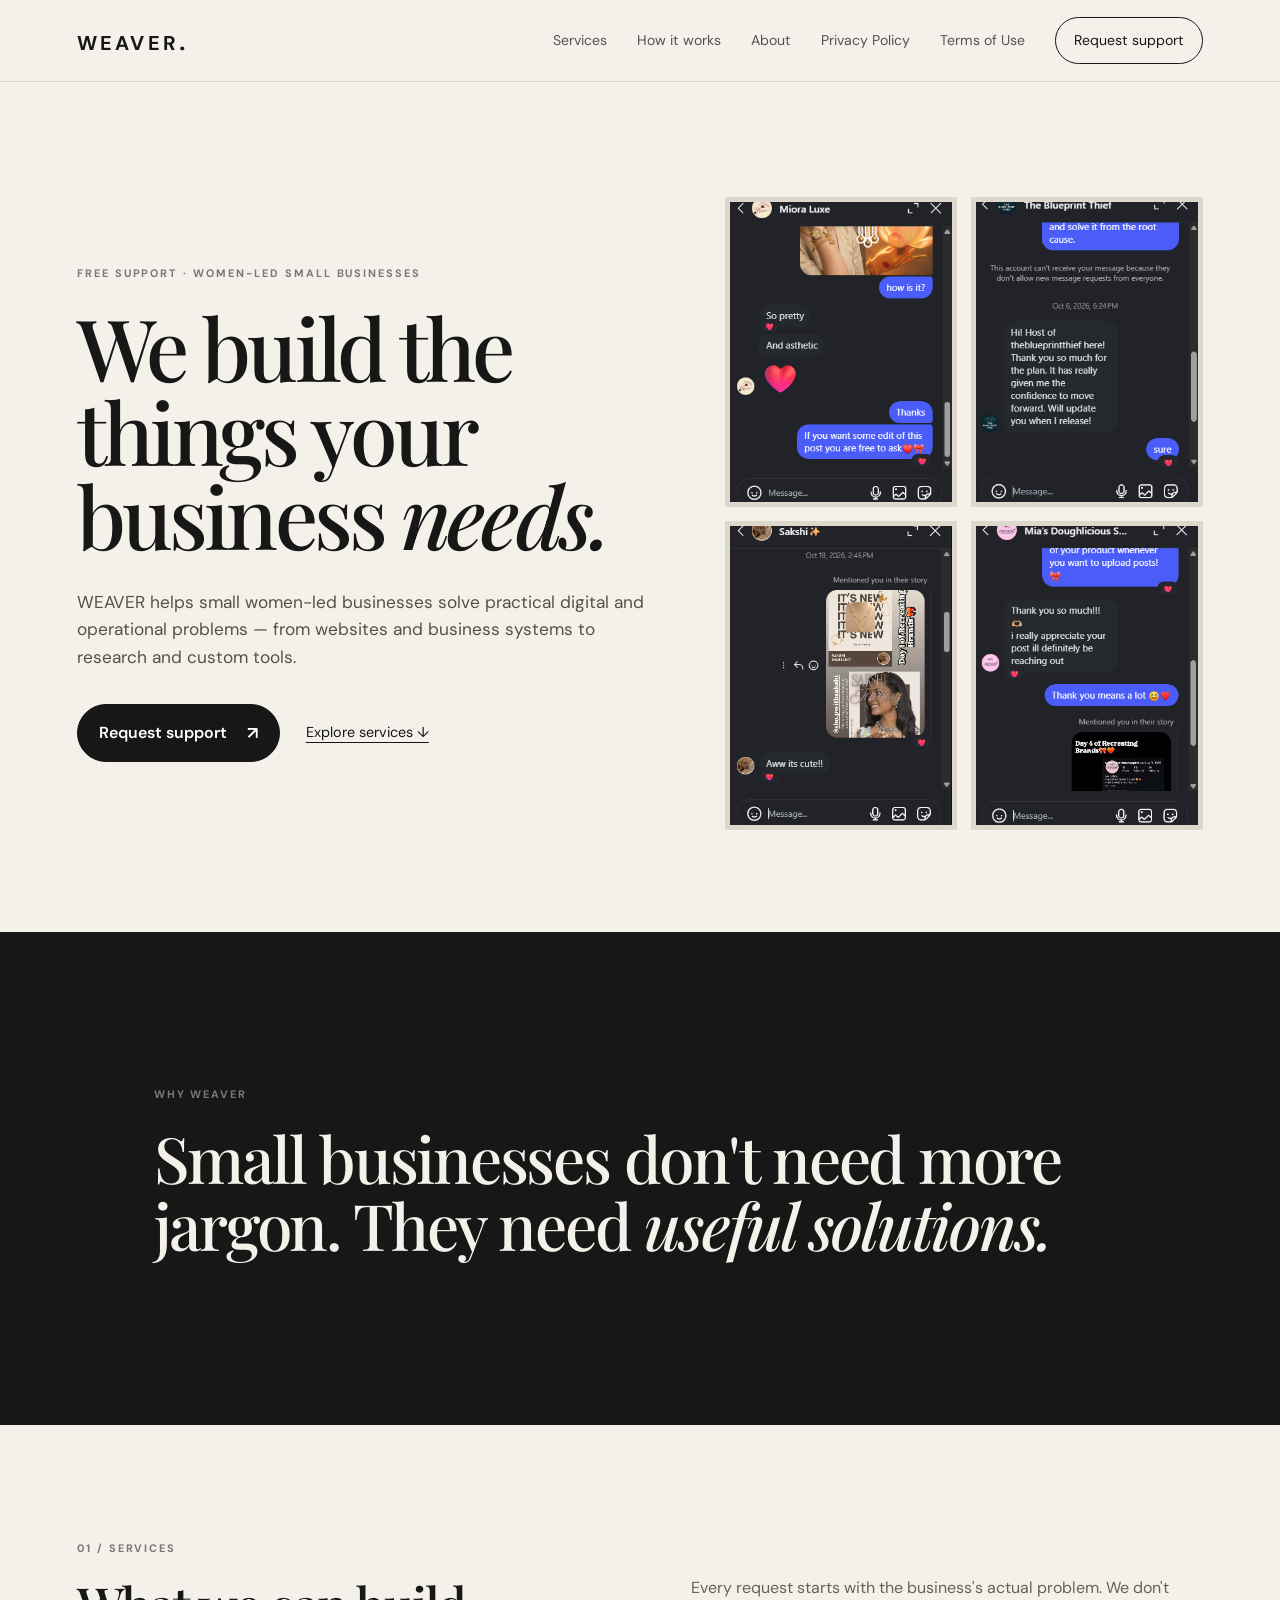
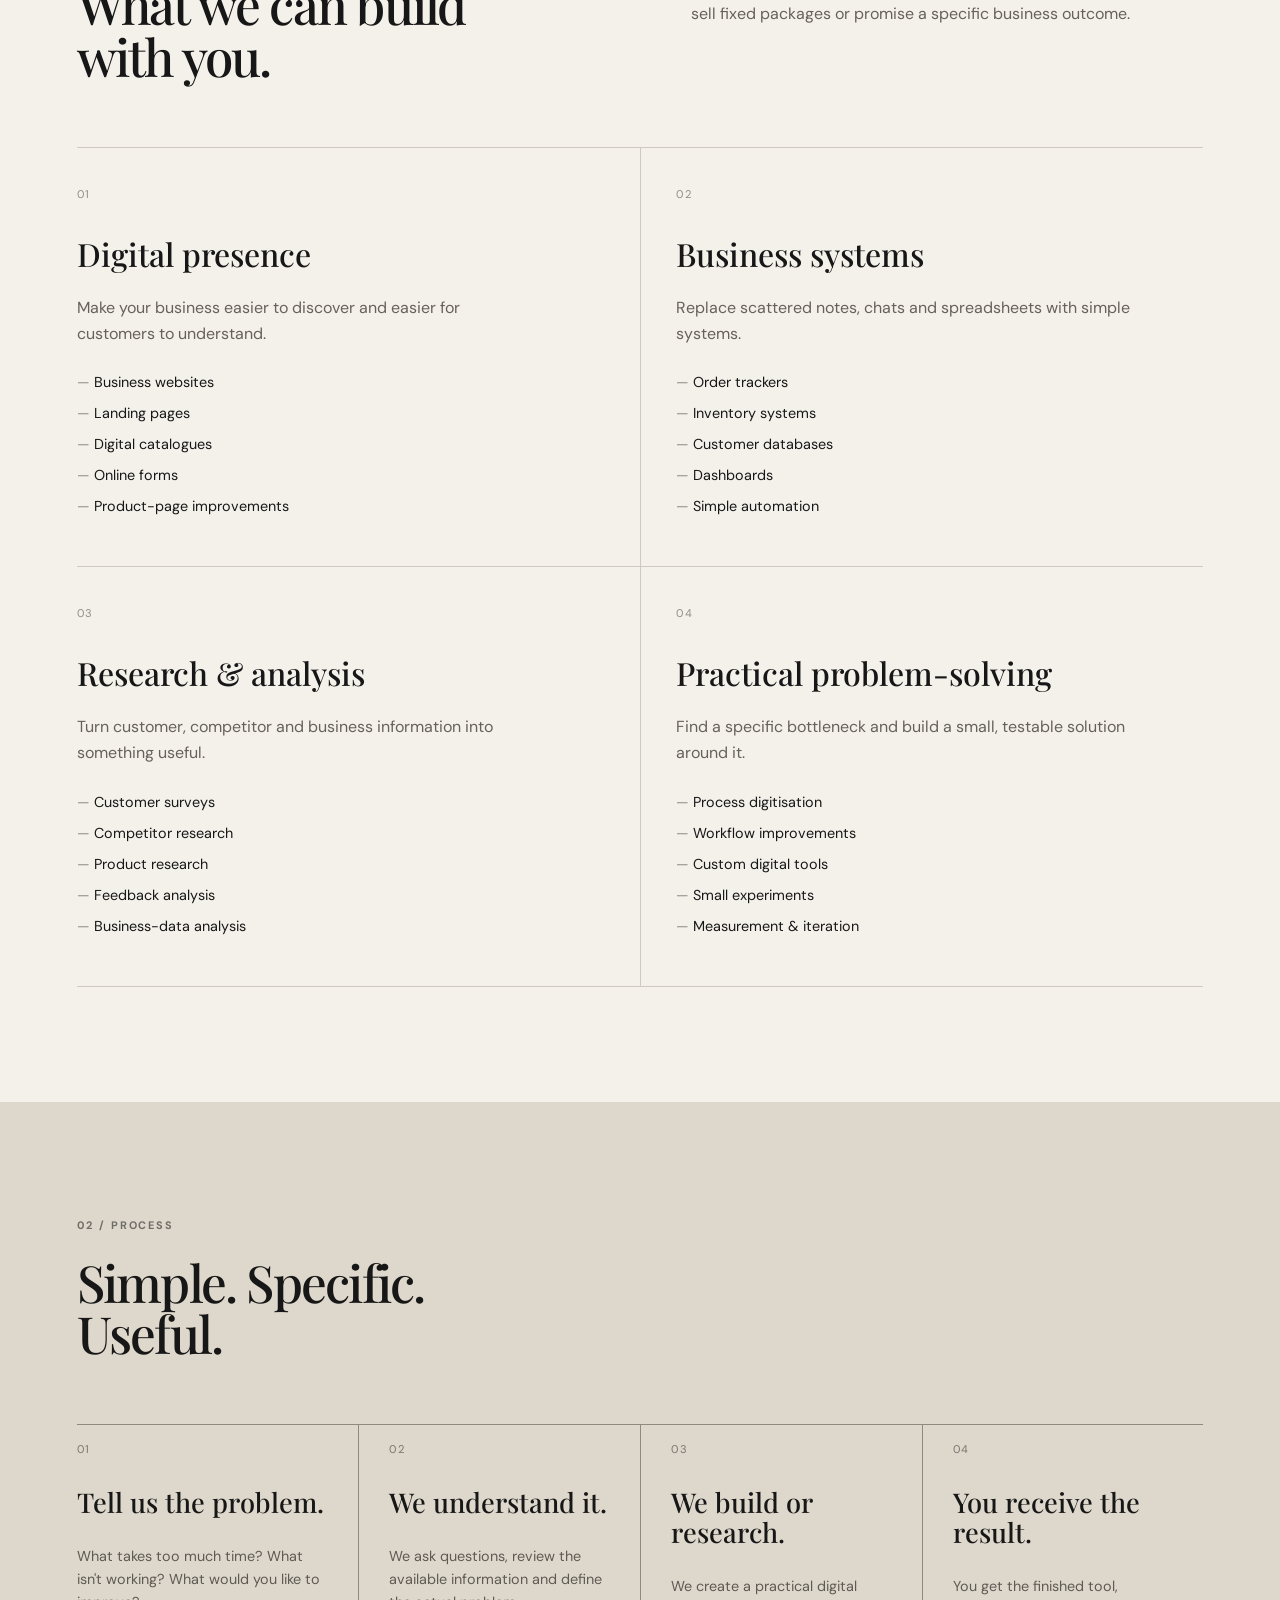
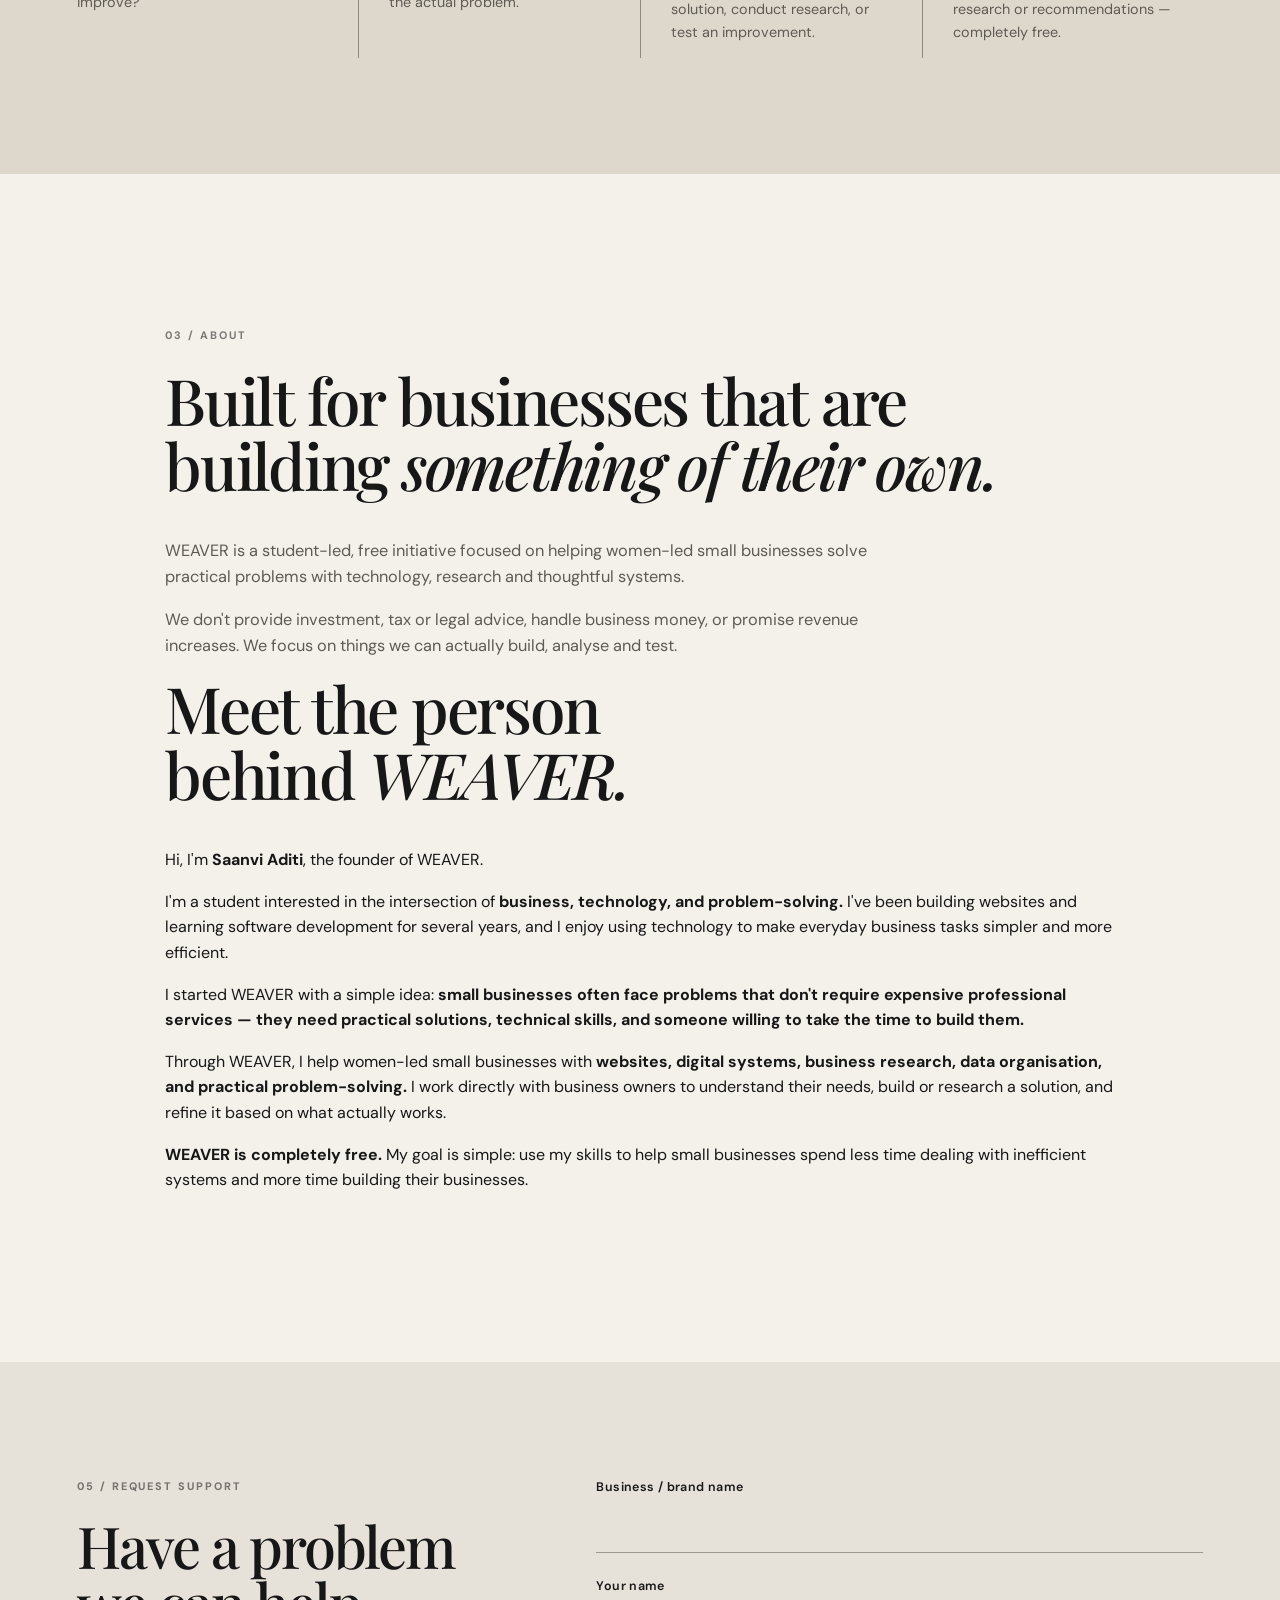
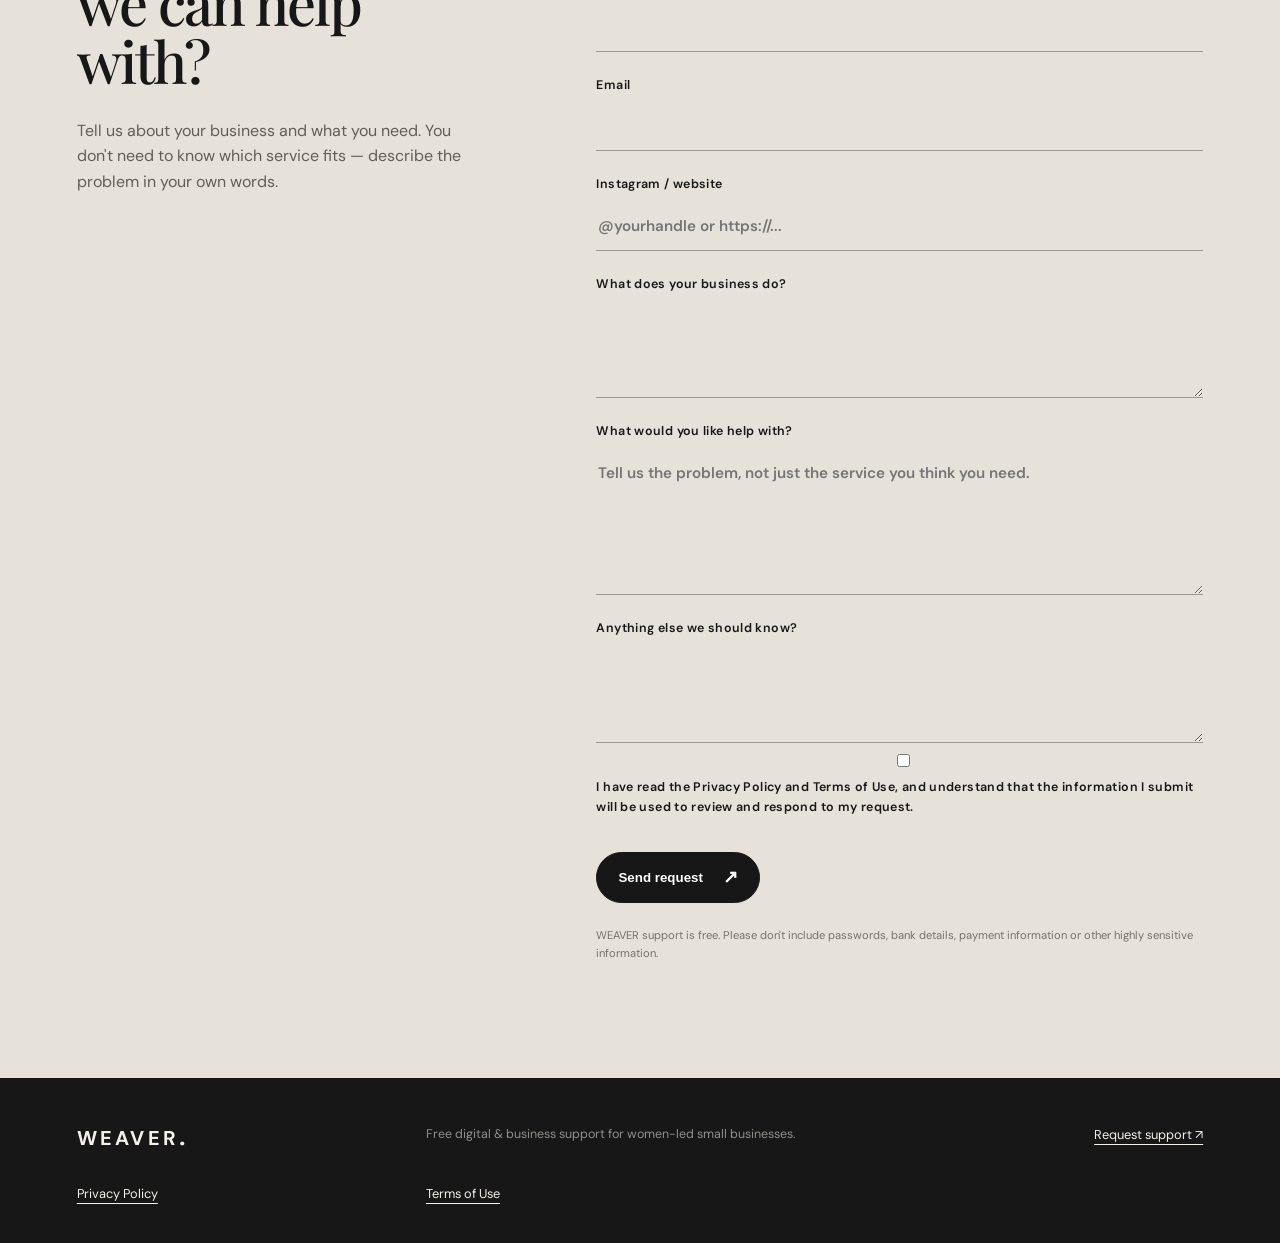
==== commit ae23d557: "Update title format in index.html" ====
--- a/index.html
+++ b/index.html
@@ -3,7 +3,7 @@
 <head>
   <meta charset="utf-8">
   <meta name="viewport" content="width=device-width, initial-scale=1">
-  <title>WEAVER — Small Women-led Business Support</title>
+  <title>WEAVER | Small Women-led Business Support</title>
           <link rel="icon" type="image/png" href="fav.png">
 
   <meta name="description" content="WEAVER provides free digital and business support for women-led small businesses.">
--- a/styles.css
+++ b/styles.css
@@ -583,7 +583,7 @@
   width: 100%;
   aspect-ratio: 3 / 4;
   object-fit: cover;
-  border-radius: 18px;
+  border: 5px solid #ded8cc;
   display: block;
 }
 
@@ -593,7 +593,4 @@
     gap: 10px;
   }
 
-  .hero-images img {
-    border-radius: 12px;
-  }
-}
+}
